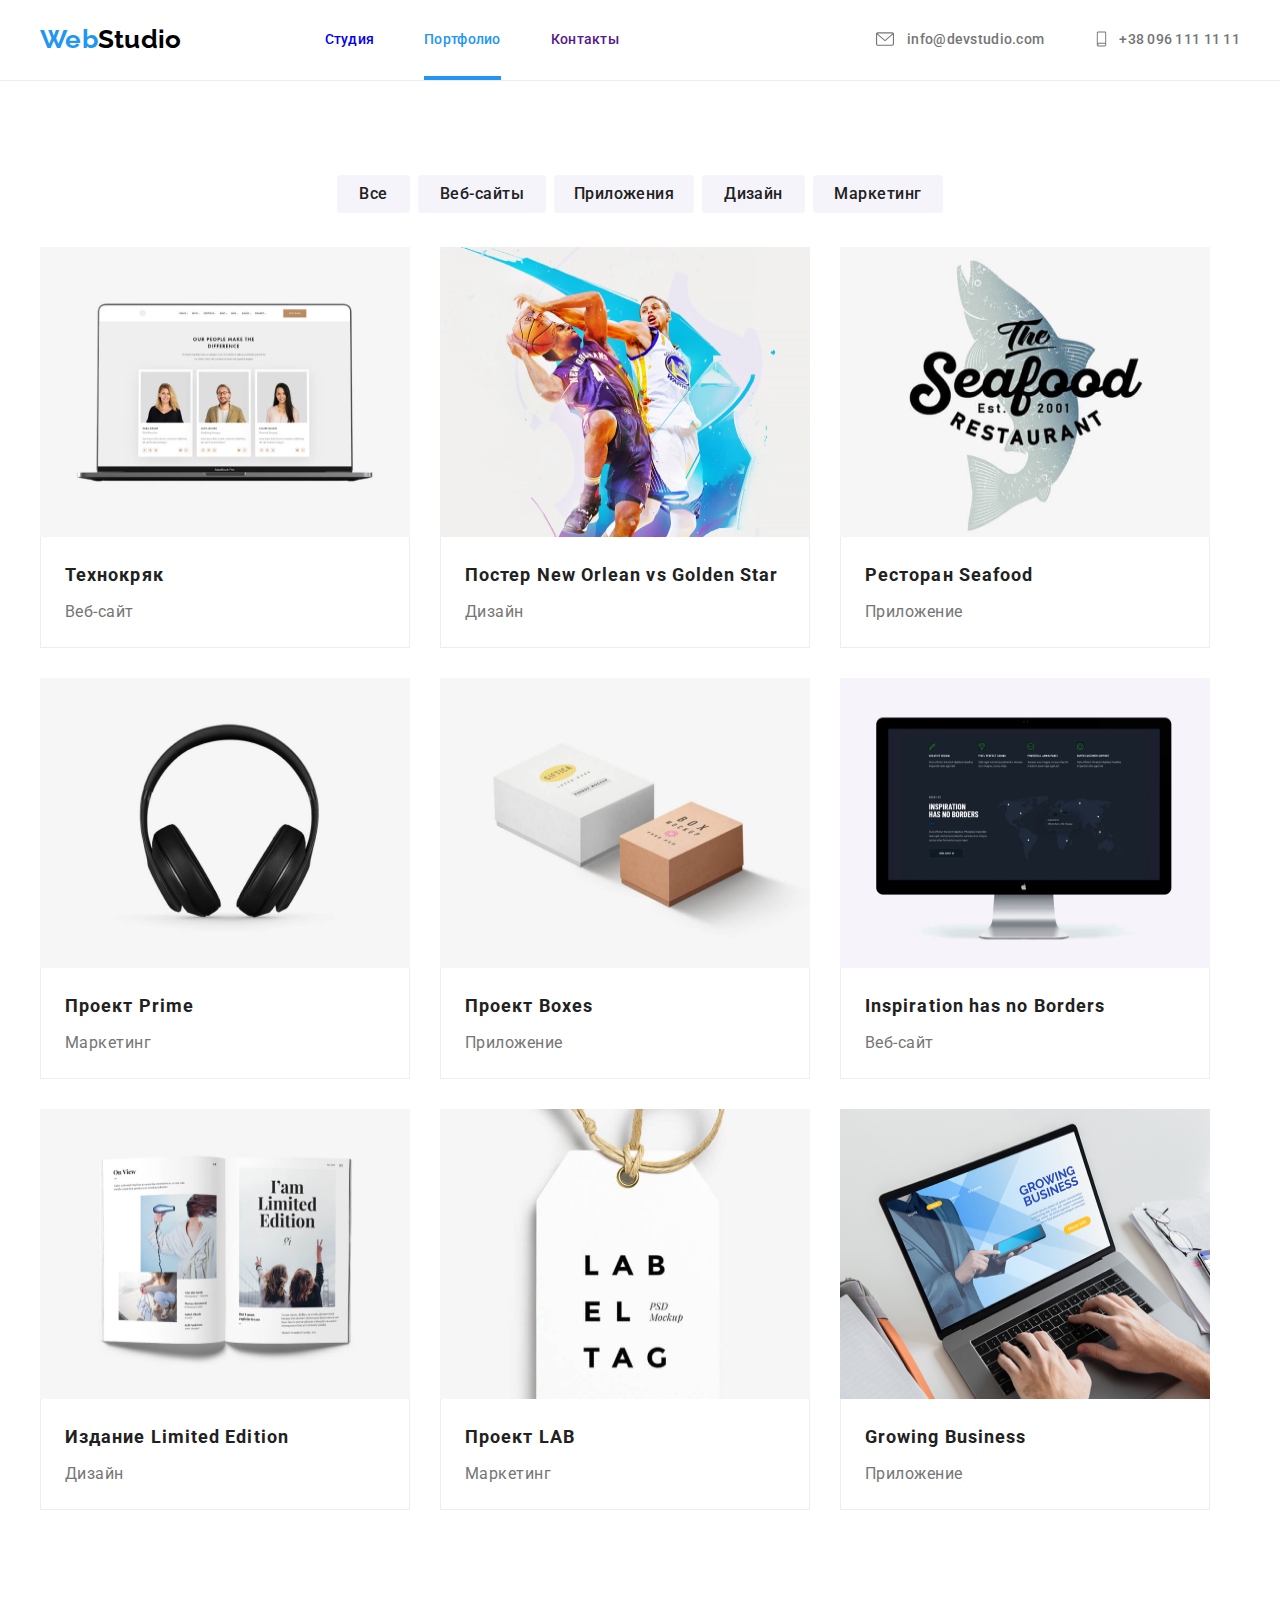
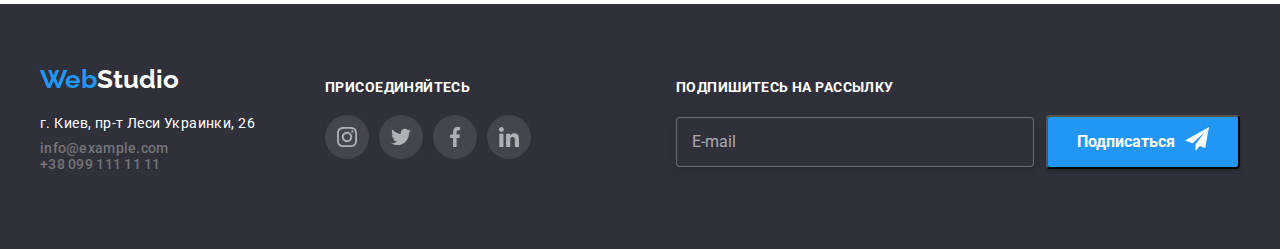
==== portfolio.html @ 6fc79377 "Создает репозиторий" ====
<!DOCTYPE html>
<html lang="ru">
<head>
    <meta charset="UTF-8">
    <meta name="viewport" content="width=device-width, initial-scale=1.0">
    <title lang="en">WebStudio</title>
    <link <link href="https://fonts.googleapis.com/css2?family=Raleway:wght@700&family=Roboto:wght@400;500;700;900&display=swap" rel="stylesheet">
    <link rel="stylesheet" href="https://cdnjs.cloudflare.com/ajax/libs/modern-normalize/1.0.0/modern-normalize.min.css" integrity="sha512-ISS7cAi1PEhQ8jnbJpJZMd29NlhNj4AWYyLOSp2CE/CsHxTCu+r+t0D2yoJudVrd0/8fTVPUVDzY5Tvli75u/g==" crossorigin="anonymous" />
    <link rel="stylesheet" href="./style.css">
</head>
<body class="portfolio-body">
    <header class="header header-portfolio">
        <div class="container ">
                <nav class="nav">
                    <div class="container-nav-list">
                        <a class="logo" lang="en" href="#">
                        <span class="logo-first">Web</span><span class="logo-second">Studio</span>
                        </a>
                        
                            <ul class="nav-list">

                                <li class="nav-list"><a class="nav-list-studio" href="index.html">Студия</a></li>
                                <li class="nav-list"><a class="nav-list-portfolio current-portfolio" href="portfolio.html">Портфолио</a></li>
                                <li class="nav-list"><a class="nav-list-contacts" href="">Контакты</a></li>
                                
                            </ul>
                    </div>
                </nav>
                <ul class="container-contacts">
                    <li class="contacts-envelope contacts">
                         
                        <a class="mail" href="mailto:info@devstudio.com"><svg class="icon-envelope">
                            <use href="./symbol-defs.svg#icon-envelope"></use></svg>info@devstudio.com</a>
                    </li>
                    <li class="contacts-smartphone contacts">
                        
                        <a class="tel" href="tel:+380961111111"><svg class="icon-smartphone">
                            <use  href="./symbol-defs.svg#icon-smartphone-1"></use></svg>+38 096 111 11 11</a>
                    </li>
                </ul>                  
        </div>                    
    </header>
    <main>
        
            <section class="btn-list container">
                <ul class="btn-list">
                    <div class="container-btn-list">
                        <li class="btn-sheet"><button class="btn-item btn-first" type="button">Все</button></li>
                        <li class="btn-sheet"><button class="btn-item btn-second" type="button">Веб-сайты</button></li>
                        <li class="btn-sheet"><button class="btn-item btn-third" type="button">Приложения</button></li>
                        <li class="btn-sheet"><button class="btn-item btn-fourth" type="button">Дизайн</button></li>
                        <li class="btn-sheet"><button class="btn-item btn-fifth" type="button">Маркетинг</button></li>
                    </div>
                </ul>
            </section>
            <section class="examples">
                <ul class="examples-list">
                    <div class="container-examples-list container">
                        
                            <li class="examples-item">
                                <a class="examples-link" href="#">
                                    <div class="item-one">
                                        <div class="examples-foto">
                                            <img class="examples-item-picture" src="Images/portfolio/img.png" alt="Ноутбук с примером работы" width="370" height="290">
                                            <div class="examples-text"><p>Технокряк это современная площадка распространения коронавируса. Компании используют эту платформу для цифрового шпионажа и атак на защищённые сервера конкурентов.</p></div>
                                        </div>
                                        <div class="card"><h2 class="examples-title">Технокряк</h2><p class="example-description">Веб-сайт</p></div>
                                    </div>
                                </a>
                            </li>
                            <li class="examples-item">
                                <a class="examples-link" href="#">
                                    <div class="item-one">
                                        <div class="examples-foto">
                                            <img class="examples-item-picture" src="Images/portfolio/img-1.png" alt="Ноутбук с примером работы" width="370" height="290">
                                            <div class="examples-text"><p>Технокряк это современная площадка распространения коронавируса. Компании используют эту платформу для цифрового шпионажа и атак на защищённые сервера конкурентов.</p></div>
                                        </div>
                                        <div class="card"><h2 class="examples-title">Постер <span lang="en"> New Orlean vs Golden Star</span></h2><p class="example-description">Дизайн</p></div>
                                    </div>
                                </a>
                            </li>
                            <li class="examples-item">
                                <a class="examples-link" href="#">
                                    <div class="item-one">
                                        <div class="examples-foto">
                                            <img class="examples-item-picture" src="Images/portfolio/img-2.png" alt="Ноутбук с примером работы" width="370" height="290">
                                            <div class="examples-text"><p>Технокряк это современная площадка распространения коронавируса. Компании используют эту платформу для цифрового шпионажа и атак на защищённые сервера конкурентов.</p></div>
                                        </div>
                                        <div class="card"><h2 class="examples-title">Ресторан <span lang="en">Seafood</span></h2><p class="example-description">Приложение</p></div
                                    </div>
                                </a>
                            </li>
                            <li class="examples-item">
                                <a class="examples-link" href="#">
                                    <div class="item-one">
                                        <div class="examples-foto">
                                            <img class="examples-item-picture" src="Images/portfolio/img-3.png" alt="Ноутбук с примером работы" width="370" height="290">
                                            <div class="examples-text"><p>Технокряк это современная площадка распространения коронавируса. Компании используют эту платформу для цифрового шпионажа и атак на защищённые сервера конкурентов.</p></div>
                                        </div>
                                        <div class="card"><h2 class="examples-title">Проект <span lang="en">Prime</span></h2><p class="example-description">Маркетинг</p></div>
                                    </div>
                                </a>
                            </li>
                            <li class="examples-item">
                                <a class="examples-link" href="#">
                                    <div class="item-one">
                                        <div class="examples-foto">
                                            <img class="examples-item-picture" src="Images/portfolio/img-4.png" alt="Ноутбук с примером работы" width="370" height="290">
                                            <div class="examples-text"><p>Технокряк это современная площадка распространения коронавируса. Компании используют эту платформу для цифрового шпионажа и атак на защищённые сервера конкурентов.</p></div>
                                        </div>
                                        <div class="card"><h2 class="examples-title">Проект <span lang="en">Boxes</span></h2><p class="example-description">Приложение</p></div>
                                    </div>
                                </a>
                            </li>
                            <li class="examples-item">
                                <a class="examples-link" href="#">
                                    <div class="item-one">
                                        <div class="examples-foto">
                                            <img class="examples-item-picture" src="Images/portfolio/img-5.png" alt="Ноутбук с примером работы" width="370" height="290">
                                            <div class="examples-text"><p>Технокряк это современная площадка распространения коронавируса. Компании используют эту платформу для цифрового шпионажа и атак на защищённые сервера конкурентов.</p></div>
                                        </div>
                                        <div class="card"><h2 class="examples-title" lang="en">Inspiration has no Borders</h2><p class="example-description">Веб-сайт</p></div>
                                    </div>
                                </a>
                            </li>
                            <li class="examples-item">
                                <a class="examples-link" href="#">
                                    <div class="item-one">
                                        <div class="examples-foto">
                                            <img class="examples-item-picture" src="Images/portfolio/img-6.png" alt="Ноутбук с примером работы" width="370" height="290">
                                            <div class="examples-text"><p>Технокряк это современная площадка распространения коронавируса. Компании используют эту платформу для цифрового шпионажа и атак на защищённые сервера конкурентов.</p></div>
                                        </div>
                                        <div class="card"><h2 class="examples-title">Издание <span lang="en">Limited Edition</span></h2><p class="example-description">Дизайн</p></div>
                                    </div>
                                </a>
                            </li>
                            <li class="examples-item">
                                <a class="examples-link" href="#">
                                    <div class="item-one">
                                        <div class="examples-foto">
                                            <img class="examples-item-picture" src="Images/portfolio/img-7.png" alt="Ноутбук с примером работы" width="370" height="290">
                                            <div class="examples-text"><p>Технокряк это современная площадка распространения коронавируса. Компании используют эту платформу для цифрового шпионажа и атак на защищённые сервера конкурентов.</p></div>
                                        </div>
                                        <div class="card"><h2 class="examples-title">Проект <span lang="en">LAB</span></h2><p class="example-description">Маркетинг</p></div>
                                    </div>
                                </a>
                            </li>
                            <li class="examples-item">
                                <a class="examples-link" href="#">
                                    <div class="item-one">
                                        <div class="examples-foto">
                                            <img class="examples-item-picture" src="Images/portfolio/img-8.png" alt="Ноутбук с примером работы" width="370" height="290">
                                            <div class="examples-text"><p>Технокряк это современная площадка распространения коронавируса. Компании используют эту платформу для цифрового шпионажа и атак на защищённые сервера конкурентов.</p></div>
                                        </div>
                                        <div class="card"><h2 class="examples-title" lang="en">Growing Business</h2><p class="example-description">Приложение</p></div>
                                    </div>
                                </a>
                            </li>
                    </div>
                </ul>
            </section>
        
    </main>
    <footer class="footer">
        <div class="container footer-all">
            <div class="footer-content">
                <div class="container-adress">
                    <div class="container-logo">
                        <a class="logo" lang="en" href="#"> 
                            <span class="logo-first">Web</span><span class="logo-foot">Studio</span></a> 
                    </div>
                    <address class="adress">
                        <div class="container-adress">
                            <p class="adress-sity">г. Киев, пр-т Леси Украинки, 26</p>
                            <ul class="contacts">
                                <li><a class="mail mail-footer" href="mailto:info@example.com">info@example.com</a></li>
                                <li><a class="tel" href="tel:+380991111111">+38 099 111 11 11</a></li>
                            </ul>
                        </div>
                    </address>
                </div>
                <div class="container-join">
                    <p class="join">присоединяйтесь</p>
                    <ul class="social-list">
                        <div class="container-social-list">
                            <li class="social-list-item social-list-footer"><a class="social-link social-link-footer" href="#"><svg class="social-icon"><use href="./symbol-defs.svg#icon-instagram-2-1"></use></svg></a></li>
                            <li class="social-list-item social-list-footer"><a class="social-link social-link-footer" href="#"><svg class="social-icon"><use href="./symbol-defs.svg#icon-twitter-1-1"></use></svg></a></li>
                            <li class="social-list-item social-list-footer"><a class="social-link social-link-footer" href="#"><svg class="social-icon"><use href="./symbol-defs.svg#icon-facebook-1-1"></use></svg></a></li>
                            <li class="social-list-item social-list-footer"><a class="social-link social-link-footer" href="#"><svg class="social-icon"><use href="./symbol-defs.svg#icon-linkedin-1-1"></use></svg></a></li>
                        </div>
                    </ul>
                </div>
            </div> 
            <div class="footer-form">
                <p class="footer-form-title">Подпишитесь на рассылку</p>
                    <form>
                        <div class="form-shape">
                            <input class="footer-input-mail" type="text" name="footer-form-name" placeholder=" " id="form-mail" >
                            <label class="footer-form-name" for="form-mail">E-mail</label>
                            <button type="submit" class="footer-form-btn">
                                <span class="footer-btn-title">Подписаться</span>
                                <svg  class="footer-form-icon"><use href="./symbol-defs.svg#icon-icon-send-1"></use></svg>
                            </button>
                        </div>
                    </form>   
            </div>   
        </div>    
    </footer>     
</body>
</html>
---- style.css ----
:root{
    --accent-color:#2196F3;
    --roboto-font: Roboto, sans-serif;
    --raleway-font: Raleway, sans-serif;
    --titles-color: #212121;
    --items-color: #757575;

}

h1,
h2,
h3,
h4,
h5,
h6{
    margin: 0;
}

ul,
ol{
    margin: 0;
    padding: 0;
}
p{
    margin: 0;
}

/*------------HEADER--------------*/ 
body{
    margin: 0;
}

.logo{
font-family: var(--raleway-font);
font-weight: 700;
font-size: 26px;
line-height: 1.192;
text-decoration: none; 
animation-duration: 1000ms;   
}
.logo-first{
color: #2196F3;


}
.logo-second{
color: #000000;
}
.header{
    padding-bottom: 25px;
    padding-top: 24px;
}

.header .logo{
    margin-right: 93px;
    
}
.nav-list:not(:first-child){
  margin-left: 50px;  
}
.mail .icon-envelope{
    width: 24px;
    height: 18px;
    margin-right: 10px;
    fill: #757575;
    
}

.mail{
    display: flex;
    align-items: center;
    transition: 250ms cubic-bezier(0.4, 0, 0.2, 1);

}


.tel{
    display: flex;
    align-items: center;
    transition: 250ms cubic-bezier(0.4, 0, 0.2, 1);
}
.nav-list-studio, .nav-list-portfolio, .nav-list-contacts{
    transition: 250ms cubic-bezier(0.4, 0, 0.2, 1);
}
.tel .icon-smartphone{
    width: 15px;
    height:24px;
    margin-right: 10px;
    fill:#757575
}
.current-studio{
    color:var(--accent-color);
}
.current-studio::after{
    content:'';
    width: 100%;
    display: block;
    height: 4px;
    background-color: var(--accent-color);
    position: absolute;
    top: 44px;
    
}

.current-portfolio{
    color:var(--accent-color);
}
.current-portfolio::after{
    content:'';
    width: 100%;
    display: block;
    height: 4px;
    background-color: var(--accent-color);
    position: absolute;
    top: 45px;
    
}
.contacts-smartphone{
    margin-left: 50px;
    display: flex;
    align-items: center;
}

}

.contacts-envelope{
    display: flex;
    align-items: center;
}
.icon-envelope:hover, .icon-envelope:focus, .icon-smartphone:hover, .icon-smartphone:focus{
    fill:var(--accent-color);
}
.mail:focus .icon-envelope,
.mail:hover .icon-envelope,
.tel:hover .icon-smartphone,
.tel:focus .icon-smartphone{
    fill:var(--accent-color);
}

.container{
    width: 1200px;
    padding: 0 15px;
    margin: 0 auto;   
}

.header>.container{
    display: flex;
    align-items: center;
    justify-content: space-between;
    
}
.container-nav-list{
    display: flex;
    align-items: center;
}
.nav-list{
    display: flex;
    align-items: center;
}
.container-contacts{
    display: flex;
    align-items: center;
    
}


.nav{
font-family: var(--roboto-font);
font-style: normal;
font-weight: 500;
font-size: 14px;
line-height: 1.143;
letter-spacing: 0.02em;
           
}
.nav-list{
    color: var(--titles-color);
    position: relative;
}
.nav-list, .contacts, .advantages-list, .we_made_job-list, .our-team-list, .btn-list, .examples-list {
list-style: none;

}
.nav-list-studio, .nav-list-portfolio, .nav-list-contacts{
    text-decoration: none;
    
}
.nav-list-studio:hover, .nav-list-studio:focus, 
.nav-list-portfolio:hover, .nav-list-portfolio:focus, 
.nav-list-contacts:hover, .nav-list-contacts:focus {
    color: var(--accent-color);
}
.mail, .tel {
    text-decoration: none;
    color: var(--items-color);
    font-style: normal;
    font-family: var(--roboto-font);
    font-style: normal;
    font-weight: 500;
    font-size: 14px;
    line-height: 1.143;
    letter-spacing: 0.02em;
}

.mail:hover, .mail:focus, .tel:hover, .tel:focus{
    color:var(--accent-color);
}

}
/*-------------END HEADER----------------*/

/*-------------HERO----------------*/




}
.container-hero{
    
    
    
    
}
.hero{
    padding: 200px 0;
    background-color: #2F303A;
    background-image: linear-gradient(
        rgba(47, 48, 58, 0.4),
        rgba(47, 48, 58, 0.4)), 
        url(./Images/Img\ \(7\)\ \(1\).jpg);
    background-repeat: no-repeat;
    background-size: cover;  
}

.hero-title{
font-family: var(--roboto-font);
font-weight: 900;
font-size: 44px;
line-height: 1,364;
letter-spacing: 0.06em;
text-transform: uppercase;
text-align: center;
margin-bottom: 30px;
color: #FFFFFF;
}


.hero-btn{
font-family: var(--roboto-font);
font-style: normal;
font-weight: bold;
font-size: 16px;
line-height: 1.875;
text-align: center;
min-width: 200px;
min-height: 50px;
background-color: var(--accent-color);
border-radius: 4px;

/* identical to box height, or 187% */

color: #FFFFFF;
}



.container-hero-btn{
    text-align: center;
}

/*--------------END HERO--------------*/

/*--------------ADVANTAGES-------------*/
.advantages-title{
    
    font-family: var(--roboto-font);
    font-style: normal;
    font-weight: bold;
    font-size: 14px;
    line-height:1.143;
    letter-spacing: 0.03em;
    text-transform: uppercase;
    color: var(--titles-color);
    margin-top: 30px;
}
.advantages-discription{
font-family: var(--roboto-font);
font-style: normal;
font-weight: normal;
font-size: 14px;
line-height: 1.714;
/* or 171% */
letter-spacing: 0.03em;
color: var(--items-color);
max-width: 270px;
margin-top: 10px;
}

.advantages{
    
    padding-top: 94px;
    padding-bottom: 94px;
    
    
}

.advantages-list{
    display: flex;
    align-items: center;
    justify-content: space-between;
}

.container-icon-advantages{

   display: block;
   padding-top: 25px;
   padding-bottom: 25px;
   padding-left: 100px;
   padding-right: 100px;
   background-color: #F5F4FA;
   border-radius: 4px;
   


}
.icon-advantages{
    width: 70px;
    height: 70px;
}
.advantages-item{
    display: flex;
    flex-direction: column;
    align-items: center;
}


.container-advantages-list:not(:last-child){
    margin-right: 30px;
}

/*---------------END AVANTAGES--------------*/

/*---------------WE MADE--------------------*/


.we_made-title, .our_team-tilte, .constant-clients{
font-family: var(--roboto-font);
font-weight: 700;
font-size: 36px;
line-height: 1.167;
text-align: center;
letter-spacing: 0.03em;
color: var(--titles-color);
}

.we-made-foto{
    display: block;
}

.we-made-item{
position: absolute;
display: flex;
justify-content: center;
padding-top: 27px;
padding-bottom: 27px;
background: rgba(47, 48, 58, 0.8);
width: 370px;
transform: translateY(-100%);

font-family: var(--roboto-font);
font-style: normal;
font-weight: bold;
font-size: 14px;
line-height: 1.143;
text-align: center;
letter-spacing: 0.03em;
text-transform: uppercase;

color: #FFFFFF;
}
.we_made{
    padding-bottom: 94px;
}
.we_made_job-list{
    position: relative;
    display: flex;
    justify-content: space-between;
    margin-top: 50px;
}
.we_made_job-list:not(:last-child){
    margin-right: 30px;
}
/*----------------END WE MADE----------------*/

/*---------------OUR TEAM--------------------*/
.name{
    padding-top: 30px;
    

}
.position{
    margin-top: 10px;
}

.our_team-item-title{
    font-family: var(--roboto-font);
    font-style: normal;
    font-weight: 500;
    font-size: 16px;
    line-height: 1.188;
    text-align: center;
    letter-spacing: 0.03em;
    color: var(--titles-color);
    
}
.our_team-item-position{
    font-family: var(--roboto-font);
font-style: normal;
font-weight: normal;
font-size: 16px;
line-height: 1.188;
text-align: center;
letter-spacing: 0.03em;
color: var(--items-color);
margin-bottom: 16px;
}
.card-item-studio{
    
    border-radius: 0 0 4px 4px;
    box-shadow: 0px 1px 3px rgba(0, 0, 0, 0.12), 0px 1px 1px rgba(0, 0, 0, 0.14), 0px 2px 1px rgba(0, 0, 0, 0.2);
    background-color: #FFFFFF;
}

.our_team{

    padding-top: 94px;
    padding-bottom: 94px;
    background-color: #F5F4FA;
}
.our-team-list{
    display: flex;
    justify-content: space-between;
    margin-top: 50px;
    padding-bottom: 30px;
}
.our-team-list:not(:last-child){
    margin-right: 30px;

}

.our_team{
    background-color: #F5F4FA;
}
.social-list{
    list-style-type: none;

}
.social-list-item{
    display: flex;    
}


.social-link{
  display: flex;
  justify-content: center;
  align-items: center;
  width: 44px;
  height: 44px;
    border-radius: 50%;
    transition: 250ms cubic-bezier(0.4, 0, 0.2, 1);
    
}


.container-social-list{
    
    display: flex;
    justify-content: space-between;
    padding-bottom: 30px;
    padding-right: 32px;
    padding-left: 32px;
}
.social-icon{
    display: inline-block;
    margin-left: auto;
    margin-right: auto;
    margin-top: auto;
    margin-bottom: auto;
    width: 20px;
    height: 20px;
    fill: #AFB1B8;
   
}
.social-link:hover, .social-link:focus{
    background-color: var(--accent-color);
}
.social-link:hover .social-icon,
.social-link:focus .social-icon{
    fill: #FFFFFF;
    

    
}
/*-----------------END OUR TEAM---------------*/
/*------------------CONSTANT CLIENTS-------------*/

.clients-list{
    display: flex;
    justify-content: space-between;
    list-style-type: none;
}
.constant-clients-title{
    font-family:var(--roboto-font);
font-style: normal;
font-weight: bold;
font-size: 36px;
line-height: 1.167;
text-align: center;
letter-spacing: 0.03em;
color: #212121;
margin-bottom: 50px;
}
.constant-clients{
    padding-top: 94px;
    padding-bottom: 94px;
}
.clients-link{
    display: flex;
    width: 170px;
    height: 90px;
    border: 1px solid #AFB1B8;
    border-radius: 4px;
    justify-content: center;
    align-items: center;
    

}
.clients-icon{
    fill:#AFB1B8;
    transition: 250ms cubic-bezier(0.4, 0, 0.2, 1);
}
.clients-icon:hover, .clients-icon:focus{
    fill: var(--accent-color);
}
.clients-link:hover, .clients-link:focus{
    border-color: var(--accent-color);
}
.clients-link:hover .clients-icon,
.clients-link:focus .clients-icon{
    fill:var(--accent-color);
    
}


/*---------------END CONSTANT CLIENTS------------*/

/*-----------------FOOTER---------------------*/

.footer{
    background-color: #2F303A;
    padding-top: 60px;
    padding-bottom: 60px;
       
}
.join{
font-family: Roboto;
font-style: normal;
font-weight: bold;
font-size: 14px;
line-height: 1.143;
letter-spacing: 0.03em;
text-transform: uppercase;
color: #FFFFFF;
margin-bottom: 20px;
}
.footer-all{
    display: flex;
    justify-content: space-between;
}
.footer-form-title{
    font-family: var(--roboto-font);
font-style: normal;
font-weight: bold;
font-size: 14px;
line-height: 1.143;
letter-spacing: 0.03em;
text-transform: uppercase;
margin-bottom: 20px;
color: #FFFFFF;
}
.form-shape{
    position: relative;
    display: flex;
    align-items: center;
}
.footer-form{
    margin-left: 70px;
    padding-top: 15px;
}
.footer-content{
    display: flex;
    align-items: flex-start;
}
.footer-btn-title{
    font-family: var(--roboto-font);
font-style: normal;
font-weight: bold;
font-size: 16px;
line-height: 1.875;
color:#FFFFFF;
}
.footer-form-btn{
    background-color: #2196F3;
    box-shadow: 0px 4px 4px rgba(0, 0, 0, 0.15);
    border-radius: 4px;
    display: flex;
    margin-left: 12px;
    padding: 10px 29px;  

}
.footer-input-mail{
    border: 1px solid rgba(255, 255, 255, 0.3);
    box-sizing: border-box;
    filter: drop-shadow(0px 4px 4px rgba(0, 0, 0, 0.15));
    border-radius: 4px;
    width: 358px;
    height: 50px;
    background-color: #2F303A;
    padding-left: 75px;
    color:#ffffff;
}
.footer-form-name{
    font-family: var(--roboto-font);
font-style: normal;
font-weight: normal;
font-size: 16px;
line-height: 1.25;
color: rgba(255, 255, 255, 0.6);
position: absolute;
top:50%;
transform: translateY(-50%);
left: 16px;

}
.footer-form-icon{
    width: 24px;
    height: 24px;
    margin-left: 10px;
}
.logo-foot{
    color: #ffffff;    
}
.social-link-footer{
    background: rgba(255, 255, 255, 0.1);
}
.social-list-footer:not(:last-child){
    margin-right: 10px;
}

.container-logo{
margin-bottom: 20px;
}
.container-address{
    text-align: left;
}
.container-join{
    margin-left: 70px;
    padding-top: 15px;
}
.container-join .container-social-list{
    padding-left: 0;
}
.adress-sity{
font-family: var(--roboto-font);
font-style: normal;
font-weight: normal;
font-size: 14px;
line-height: 24px1.714;
letter-spacing: 0.03em;
color: #FFFFFF;
margin-bottom: 9px;
}
/*.footer-input-mail:hover+.footer-form-name,
.footer-input-mail:not(:placeholder-shown)+.footer-form-name{
    transform: translateX(-160%);*/
}
.mail-footer{
    display: block;
    margin-bottom: 9px;
}


/*------------------END FOOTER-----------------*/

/*------------------MODAL WINDOW---------------*/

.backdrop{
    position: fixed;
    width: 100%;
    height: 100%;
    z-index: 100;
    top:0;
    left:0;
    background: rgba(0, 0, 0, 0.2);
    transition: 350ms cubic-bezier(0.4, 0, 0.2, 1);
    transform: scale(1);
}
.backdrop.is-hidden{
    opacity: 0;
    pointer-events: none;
    transform: scale(0.8);
}

.modal{
    position: absolute;
    top:50%;
    left:50%;
    transform: translate(-50%, -50%);

    width: 528px;
    height: 581px;
    background-color: #ffffff;
    
    
}
.modal-btn-close{
    position: absolute;
    right: 8px;
    top:8px;
    width: 30px;
    height: 30px;
    border-radius: 50%;
    border-color:  rgba(0, 0, 0, 0.1);
    background-color: #FFFFFF;
    display: flex;
    justify-content: center;
    align-items: center;
    padding: 0;
    transition: 250ms cubic-bezier(0.4, 0, 0.2, 1);;   
}
.modal-btn-close:hover, .modal-btn-close:focus{
    fill: var(--accent-color);
}
.modal-close-icon{
    display: block;
}
.modal-form{
    display: block;
}
.container-modal-form{
    padding-left: 40px;
    padding-right: 40px;
}
.form-textarea{
    margin-bottom: 20px;   
}

.modal-form-field{
    margin-top:10px;
    display: flex;
    flex-direction: column;
    transition: 250ms cubic-bezier(0.4, 0, 0.2, 1);
}
.modal-form-input{
    transition: 250ms cubic-bezier(0.4, 0, 0.2, 1);
}
.modal-form-field:hover .modal-form-icon-mail, .modal-form-field:focus .modal-form-icon-mail,
.modal-form-field:hover .modal-form-icon-tel, .modal-form-field:focus .modal-form-icon-tel,
.modal-form-field:hover .modal-form-icon-name, .modal-form-field:focus .modal-form-icon-name
{
    fill: var(--accent-color);
    
}
.modal-form-input:focus +.modal-form-icon-name, 
.modal-form-input:focus +.modal-form-icon-tel, 
.modal-form-input:focus +.modal-form-icon-mail{
    fill: var(--accent-color);
}
.modal-form-input:focus, .modal-form-textarea:focus{
    outline-color: var(--accent-color);
}

.modal-form-field:hover .modal-form-input, .modal-form-field:focus .modal-form-input {
    border-color: var(--accent-color);
} 
.modal-form-field:focus {
    fill: var(--accent-color);
}
.modal-form-label{
    margin-bottom: 4px;
}
.modal-form-field input{
    width: 100%;
    border: 1px solid rgba(33, 33, 33, 0.2);
    box-sizing: border-box;
    border-radius: 4px;
    min-height: 40px;
    padding-left: 38px;

}
.modal-form-field textarea{
    width:100%;
    border: 1px solid rgba(33, 33, 33, 0.2);
    box-sizing: border-box;
    border-radius: 4px;
    min-height: 120px;
    padding: 12px;
}
.modal-form-field textarea::placeholder{
    font-family: var(--roboto-font);
font-style: normal;
font-weight: normal;
font-size: 12px;
line-height: 1.167;
letter-spacing: 0.01em;
color: rgba(117, 117, 117, 0.5);
padding-left: 4px;

}
.modal-policy{
    display: flex;
    align-items: center;
    padding-left: 12px;
    margin-bottom: 30px;
}
.container-modal-btn{
    padding-left: 124px;
}
.modal-form-field{
    position: relative;
}
.modal-form-icon-name, .modal-form-icon-tel, .modal-form-icon-mail{
    position: absolute;
   top:0;
   left:0;
   width:18px;
   height: 18px;
    transform: translateY(24px);
    left: 12px;
    
}

.modal-form-btn{
    font-family: var(--accent-color);
font-style: normal;
font-weight: bold;
font-size: 16px;
line-height: 1.875;
/* identical to box height, or 187% */
background-color: #2196F3;
border-color: #2196F3;

color: #FFFFFF;
padding: 10px 55px;
box-shadow: 0px 4px 4px rgba(0, 0, 0, 0.15);
border-radius: 4px;
}
.modal-policy-link{
    color: #2196F3;
    margin-left: 3px;
}
.modal-policy label{
    font-family: var(--roboto-font);
    font-style: normal;
    font-weight: normal;
    font-size: 14px;
    line-height: 1.714;
/* identical to box height, or 171% */

letter-spacing: 0.03em;

color: #757575;
}
.modal-form-field label{
    font-family: var(--roboto-font);
    font-style: normal;
    font-weight: normal;
    font-size: 12px;
    line-height: 1.167;
    /* identical to box height */
    
    letter-spacing: 0.01em;
    
    color: #757575;
    
}
.checkbox{
    -webkit-appearance: none;
    -moz-appearance: none;
    appearance: none;
}
.checkbox-icon{
    display: block;
    width: 16px;
    height: 15px;
    border-radius: 2px ;
    border: 2px solid #212121;
    margin-right: 7px;
}
.checkbox:checked+.checkbox-icon{
    border-color: transparent;
    /*background-color: var(--accent-color);*/
    background-image: url('./Images/icon_check_(1).svg');
    background-size: cover;
    background-origin: border-box;
}
.modal-policy-label{
    display: flex;
    align-items: center;
}
.modal-title{
    font-family: var(--roboto-font);
font-style: normal;
font-weight: bold;
font-size: 20px;
line-height: 1.15;
text-align: center;
letter-spacing: 0.03em;
color: #212121;
padding-top: 40px;
padding-left: 40px;
padding-right: 40px;
margin-bottom: 12px;
}
.modal-btn-close .modal-close-icon{

    width: 18px;
    height: 18px;
}

/*--------------END MODAL WINDOW---------------*/

/*------------------PORTFOLIO------------------*/

.portfolio-body{
    margin: 0;
}
.container-btn-list{
display: flex;
justify-content: center;
padding-bottom: 34px;
padding-top: 94px;

}

.header-portfolio{
    border-bottom: 1px solid #ECECEC;
       
}


.card{
    padding: 20px;
    padding-top: 20px;
    padding-bottom: 20px;
    padding-left: 24px;
    padding-right: 24px;
    border-bottom: 1px solid #eeeeee;
    border-left: 1px solid #eeeeee;
    border-right: 1px solid #eeeeee;
    
}
.btn-item{
    display: block;
    height: 38px;
     background-color: #F5F4FA;
     border-radius: 4px;
     border-color: transparent;
     transition: 250ms cubic-bezier(0.4, 0, 0.2, 1);
    

font-family: var(--roboto-font);
font-style: normal;
font-weight: 500;
font-size: 16px;
line-height: 1.625;
/* identical to box height, or 162% */

text-align: center;
letter-spacing: 0.03em;

color:var(--titles-color);
}


.btn-first{
    width: 73px;  
}
.btn-second{
    width: 128px;
}
.btn-third{
    width: 140px;
}
.btn-fourth{
    width: 103px;
}
.btn-fifth{
    width: 130px;
}
.btn-list{
font-family: var(--roboto-font);
font-style: normal;
font-weight: 500;
font-size: 16px;
line-height: 1.625;
text-align: center;
letter-spacing: 0.03em;
color: var(--titles-color);

}
.btn-sheet:not(:last-child){
    margin-right: 8px;
}

.examples-item-picture{
    display: block;
    
}
.container-examples-list{
    display: flex;
    flex-wrap: wrap;
    padding-bottom: 94px;
}   
.examples-item:not(:nth-child(3n+1)){
    margin-left: 30px;
}
.examples-item{
    flex-basis: CALC(100%/3-90);
    
}
.examples-item:not(:nth-child(n+7)){
    margin-bottom: 30px;
    
}
.examples-link{
    display: block;
}

.examples-link:focus, .examples-link:hover{
    box-shadow: 0px 4px 4px rgba(0, 0, 0, 0.2);
      
}
.examples-foto{
    position: relative;
    overflow: hidden;
    
}

.examples-text{
    position: absolute;
    top:0;
    left:0;
    width: 100%;
    height: 100%;

    padding-left: 24px;
    padding-right: 24px;
    padding-top: 63px;
    padding-bottom: 63px;
    font-family: var(--roboto-font);
    font-style: normal;
    font-weight: normal;
    font-size: 18px;
    line-height: 1.556;
    /* or 156% */

    letter-spacing: 0.03em;
    color: #FFFFFF;
    background-color: rgba( 33,150,243,0.9);

    transition: transform 250ms cubic-bezier(0.4, 0, 0.2, 1);
    transform: translateY(100%);
}
.examples-link:hover .examples-text, .examples-link:focus .examples-text{
    transform: translateY(0);
}


.examples-title{
font-family: var(--roboto-font);
font-style: normal;
font-weight: bold;
font-size: 18px;
line-height: 2;
letter-spacing: 0.06em;
color: var(--titles-color);
padding-bottom: 4px;
}

.example-description{
font-family: var(--roboto-font);
font-style: normal;
font-weight: normal;
font-size: 16px;
line-height: 1.875;
letter-spacing: 0.03em;
color: var(--items-color);
}
.padding{
    padding-bottom: 94px;
}
.examples-link{
    text-decoration: none ;
}

.btn-item:hover, .btn-item:focus{
    background-color: var(--accent-color); 
    color: #ffffff;
    box-shadow: 0px 4px 4px rgba(0, 0, 0, 0.2);
}
/*--------------END PORTFOLIO-----------*/
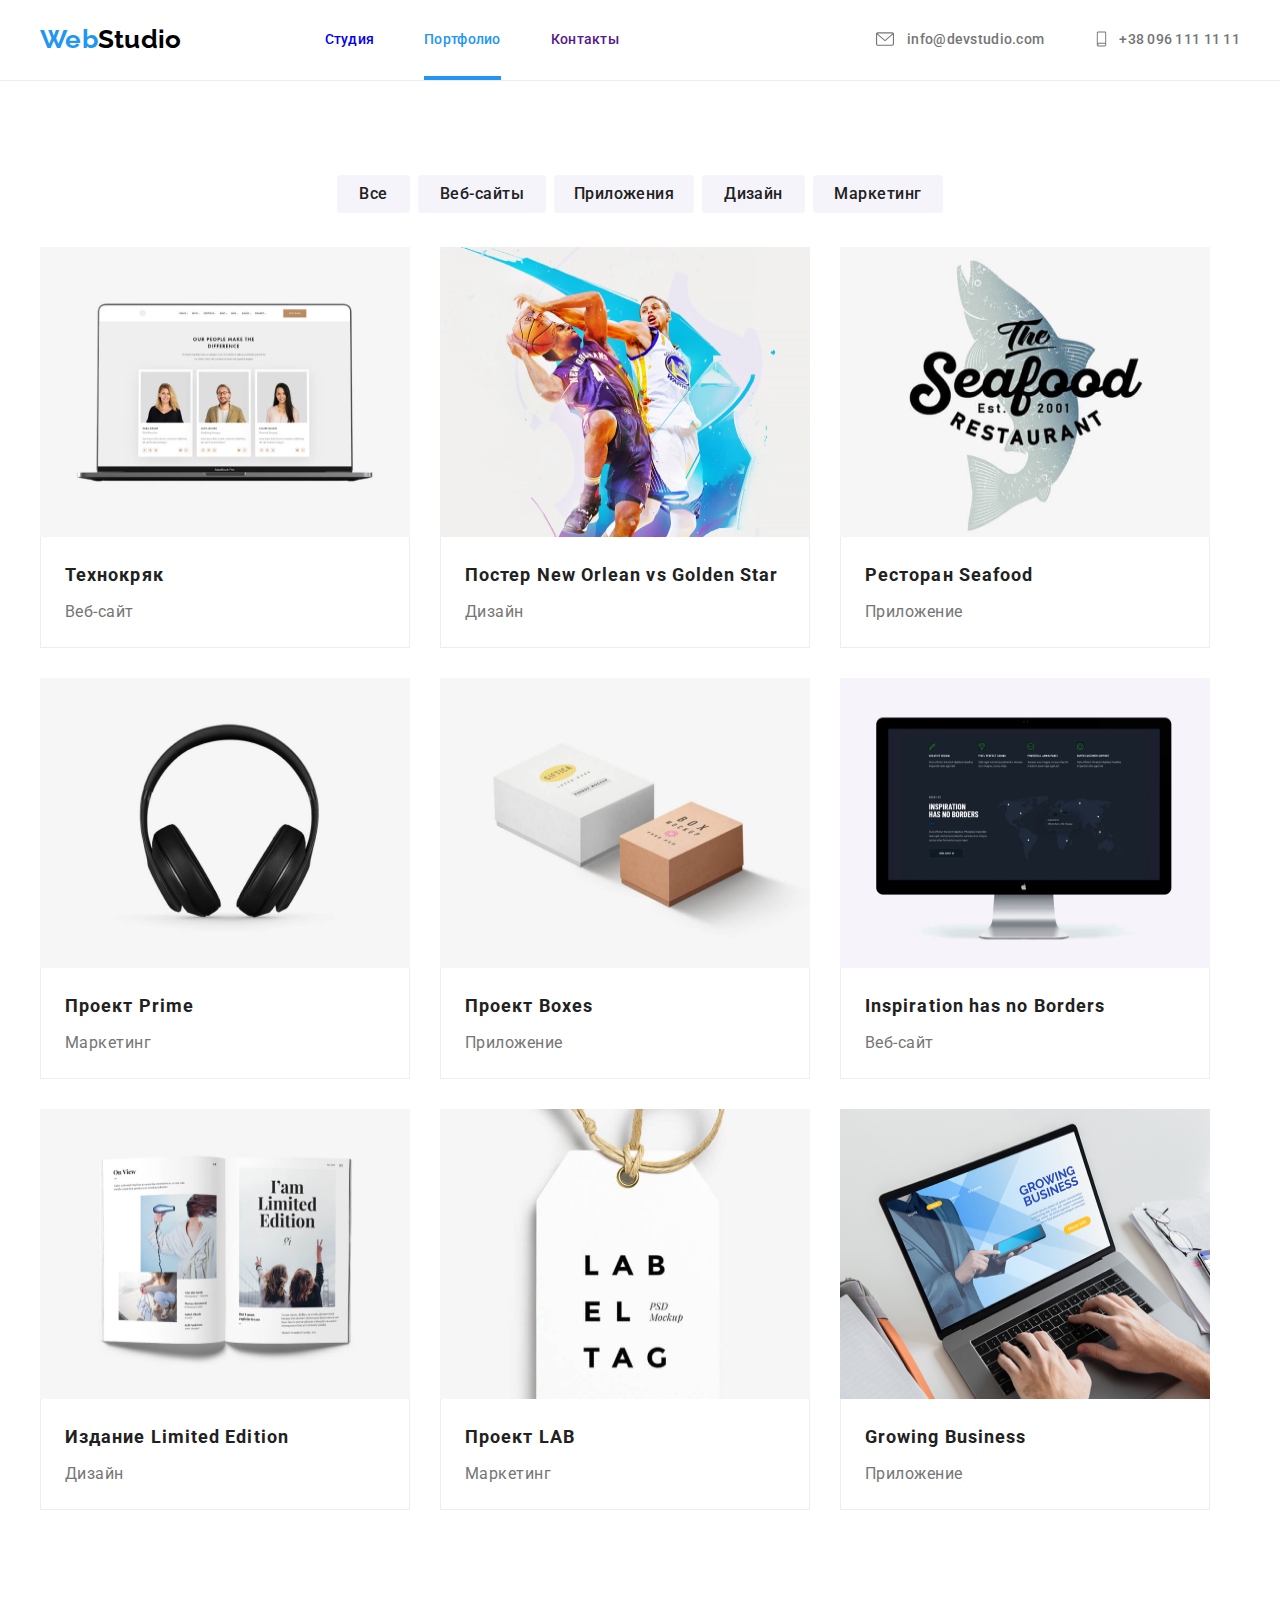
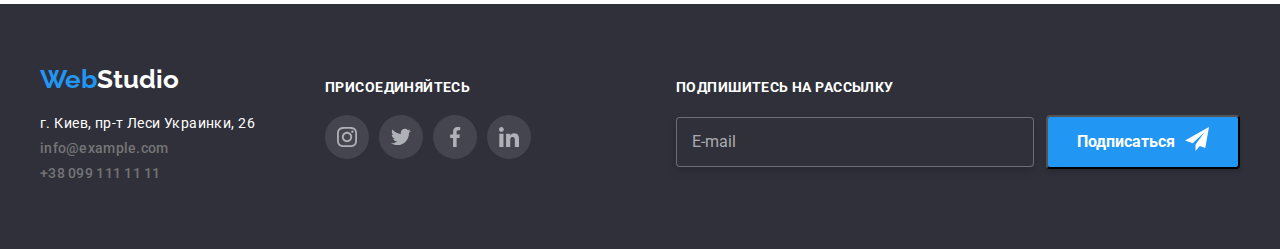
==== commit 287ea61a: "Подключает переменные" ====
--- a/portfolio.html
+++ b/portfolio.html
@@ -6,7 +6,7 @@
     <title lang="en">WebStudio</title>
     <link <link href="https://fonts.googleapis.com/css2?family=Raleway:wght@700&family=Roboto:wght@400;500;700;900&display=swap" rel="stylesheet">
     <link rel="stylesheet" href="https://cdnjs.cloudflare.com/ajax/libs/modern-normalize/1.0.0/modern-normalize.min.css" integrity="sha512-ISS7cAi1PEhQ8jnbJpJZMd29NlhNj4AWYyLOSp2CE/CsHxTCu+r+t0D2yoJudVrd0/8fTVPUVDzY5Tvli75u/g==" crossorigin="anonymous" />
-    <link rel="stylesheet" href="./style.css">
+    <link rel="stylesheet" href="./css/portfolio.min.css">
 </head>
 <body class="portfolio-body">
     <header class="header header-portfolio">
--- a/css/portfolio.min.css
+++ b/css/portfolio.min.css
@@ -0,0 +1,2 @@
+h1,h2,h3,h4,h5,h6{margin:0}ul,ol{margin:0;padding:0}p{margin:0}body{margin:0}.logo{font-family:Raleway,sans-serif;font-weight:700;font-size:26px;line-height:1.192;text-decoration:none;-webkit-animation-duration:1000ms;animation-duration:1000ms}.logo-first{color:#2196F3}.logo-second{color:#000000}.header{padding-bottom:25px;padding-top:24px}.header .logo{margin-right:93px}.nav-list:not(:first-child){margin-left:50px}.mail .icon-envelope{width:24px;height:18px;margin-right:10px;fill:#757575}.mail{display:-webkit-box;display:-ms-flexbox;display:flex;-webkit-box-align:center;-ms-flex-align:center;align-items:center;-webkit-transition:250ms cubic-bezier(0.4, 0, 0.2, 1);transition:250ms cubic-bezier(0.4, 0, 0.2, 1)}.tel{display:-webkit-box;display:-ms-flexbox;display:flex;-webkit-box-align:center;-ms-flex-align:center;align-items:center;-webkit-transition:250ms cubic-bezier(0.4, 0, 0.2, 1);transition:250ms cubic-bezier(0.4, 0, 0.2, 1)}.nav-list-studio,.nav-list-portfolio,.nav-list-contacts{-webkit-transition:250ms cubic-bezier(0.4, 0, 0.2, 1);transition:250ms cubic-bezier(0.4, 0, 0.2, 1)}.tel .icon-smartphone{width:15px;height:24px;margin-right:10px;fill:#757575}.current-studio{color:#2196F3}.current-studio::after{content:'';width:100%;display:block;height:4px;background-color:#2196F3;position:absolute;top:44px}.current-portfolio{color:#2196F3}.current-portfolio::after{content:'';width:100%;display:block;height:4px;background-color:#2196F3;position:absolute;top:45px}.contacts-smartphone{margin-left:50px;display:-webkit-box;display:-ms-flexbox;display:flex;-webkit-box-align:center;-ms-flex-align:center;align-items:center}.contacts-envelope{display:-webkit-box;display:-ms-flexbox;display:flex;-webkit-box-align:center;-ms-flex-align:center;align-items:center}.icon-envelope:hover,.icon-envelope:focus,.icon-smartphone:hover,.icon-smartphone:focus{fill:#2196F3}.mail:focus .icon-envelope,.mail:hover .icon-envelope,.tel:hover .icon-smartphone,.tel:focus .icon-smartphone{fill:#2196F3}.container{width:1200px;padding:0 15px;margin:0 auto}.header>.container{display:-webkit-box;display:-ms-flexbox;display:flex;-webkit-box-align:center;-ms-flex-align:center;align-items:center;-webkit-box-pack:justify;-ms-flex-pack:justify;justify-content:space-between}.container-nav-list{display:-webkit-box;display:-ms-flexbox;display:flex;-webkit-box-align:center;-ms-flex-align:center;align-items:center}.nav-list{display:-webkit-box;display:-ms-flexbox;display:flex;-webkit-box-align:center;-ms-flex-align:center;align-items:center}.container-contacts{display:-webkit-box;display:-ms-flexbox;display:flex;-webkit-box-align:center;-ms-flex-align:center;align-items:center}.nav{font-family:Roboto,sans-serif;font-style:normal;font-weight:500;font-size:14px;line-height:1.143;letter-spacing:0.02em}.nav-list{color:#212121;position:relative}.nav-list,.contacts,.advantages-list,.we_made_job-list,.our-team-list,.btn-list,.examples-list{list-style:none}.nav-list-studio,.nav-list-portfolio,.nav-list-contacts{text-decoration:none}.nav-list-studio:hover,.nav-list-studio:focus,.nav-list-portfolio:hover,.nav-list-portfolio:focus,.nav-list-contacts:hover,.nav-list-contacts:focus{color:#2196F3}.mail,.tel{text-decoration:none;color:#757575;font-style:normal;font-family:Roboto,sans-serif;font-style:normal;font-weight:500;font-size:14px;line-height:1.143;letter-spacing:0.02em}.mail:hover,.mail:focus,.tel:hover,.tel:focus{color:#2196F3}.name{padding-top:30px}.position{margin-top:10px}.our_team-item-title{font-family:Roboto,sans-serif;font-style:normal;font-weight:500;font-size:16px;line-height:1.188;text-align:center;letter-spacing:0.03em;color:#212121}.our_team-item-position{font-family:Roboto,sans-serif;font-style:normal;font-weight:normal;font-size:16px;line-height:1.188;text-align:center;letter-spacing:0.03em;color:#757575;margin-bottom:16px}.card-item-studio{border-radius:0 0 4px 4px;-webkit-box-shadow:0px 1px 3px rgba(0,0,0,0.12),0px 1px 1px rgba(0,0,0,0.14),0px 2px 1px rgba(0,0,0,0.2);box-shadow:0px 1px 3px rgba(0,0,0,0.12),0px 1px 1px rgba(0,0,0,0.14),0px 2px 1px rgba(0,0,0,0.2);background-color:#FFFFFF}.our_team{padding-top:94px;padding-bottom:94px;background-color:#F5F4FA}.our-team-list{display:-webkit-box;display:-ms-flexbox;display:flex;-webkit-box-pack:justify;-ms-flex-pack:justify;justify-content:space-between;margin-top:50px;padding-bottom:30px}.our-team-list:not(:last-child){margin-right:30px}.our_team{background-color:#F5F4FA}.social-list{list-style-type:none}.social-list-item{display:-webkit-box;display:-ms-flexbox;display:flex}.social-link{display:-webkit-box;display:-ms-flexbox;display:flex;-webkit-box-pack:center;-ms-flex-pack:center;justify-content:center;-webkit-box-align:center;-ms-flex-align:center;align-items:center;width:44px;height:44px;border-radius:50%;-webkit-transition:250ms cubic-bezier(0.4, 0, 0.2, 1);transition:250ms cubic-bezier(0.4, 0, 0.2, 1)}.container-social-list{display:-webkit-box;display:-ms-flexbox;display:flex;-webkit-box-pack:justify;-ms-flex-pack:justify;justify-content:space-between;padding-bottom:30px;padding-right:32px;padding-left:32px}.social-icon{display:inline-block;margin-left:auto;margin-right:auto;margin-top:auto;margin-bottom:auto;width:20px;height:20px;fill:#AFB1B8}.social-link:hover,.social-link:focus{background-color:#2196F3}.social-link:hover .social-icon,.social-link:focus .social-icon{fill:#FFFFFF}.footer{background-color:#2F303A;padding-top:60px;padding-bottom:60px}.join{font-family:Roboto;font-style:normal;font-weight:bold;font-size:14px;line-height:1.143;letter-spacing:0.03em;text-transform:uppercase;color:#FFFFFF;margin-bottom:20px}.footer-all{display:-webkit-box;display:-ms-flexbox;display:flex;-webkit-box-pack:justify;-ms-flex-pack:justify;justify-content:space-between}.footer-form-title{font-family:Roboto,sans-serif;font-style:normal;font-weight:bold;font-size:14px;line-height:1.143;letter-spacing:0.03em;text-transform:uppercase;margin-bottom:20px;color:#FFFFFF}.form-shape{position:relative;display:-webkit-box;display:-ms-flexbox;display:flex;-webkit-box-align:center;-ms-flex-align:center;align-items:center}.footer-form{margin-left:70px;padding-top:15px}.footer-content{display:-webkit-box;display:-ms-flexbox;display:flex;-webkit-box-align:start;-ms-flex-align:start;align-items:flex-start}.footer-btn-title{font-family:Roboto,sans-serif;font-style:normal;font-weight:bold;font-size:16px;line-height:1.875;color:#FFFFFF}.footer-form-btn{background-color:#2196F3;-webkit-box-shadow:0px 4px 4px rgba(0,0,0,0.15);box-shadow:0px 4px 4px rgba(0,0,0,0.15);border-radius:4px;display:-webkit-box;display:-ms-flexbox;display:flex;margin-left:12px;padding:10px 29px}.footer-input-mail{border:1px solid rgba(255,255,255,0.3);-webkit-box-sizing:border-box;box-sizing:border-box;-webkit-filter:drop-shadow(0px 4px 4px rgba(0,0,0,0.15));filter:drop-shadow(0px 4px 4px rgba(0,0,0,0.15));border-radius:4px;width:358px;height:50px;background-color:#2F303A;padding-left:75px;color:#ffffff}.footer-form-name{font-family:Roboto,sans-serif;font-style:normal;font-weight:normal;font-size:16px;line-height:1.25;color:rgba(255,255,255,0.6);position:absolute;top:50%;-webkit-transform:translateY(-50%);transform:translateY(-50%);left:16px}.footer-form-icon{width:24px;height:24px;margin-left:10px}.logo-foot{color:#ffffff}.social-link-footer{background:rgba(255,255,255,0.1)}.social-list-footer:not(:last-child){margin-right:10px}.container-logo{margin-bottom:20px}.container-address{text-align:left}.container-join{margin-left:70px;padding-top:15px}.container-join .container-social-list{padding-left:0}.adress-sity{font-family:Roboto,sans-serif;font-style:normal;font-weight:normal;font-size:14px;line-height:24px1 0.714;letter-spacing:0.03em;color:#FFFFFF;margin-bottom:9px}.mail-footer{display:block;margin-bottom:9px}.portfolio-body{margin:0}.container-btn-list{display:-webkit-box;display:-ms-flexbox;display:flex;-webkit-box-pack:center;-ms-flex-pack:center;justify-content:center;padding-bottom:34px;padding-top:94px}.header-portfolio{border-bottom:1px solid #ECECEC}.card{padding:20px;padding-top:20px;padding-bottom:20px;padding-left:24px;padding-right:24px;border-bottom:1px solid #eeeeee;border-left:1px solid #eeeeee;border-right:1px solid #eeeeee}.btn-item{display:block;height:38px;background-color:#F5F4FA;border-radius:4px;border-color:transparent;-webkit-transition:250ms cubic-bezier(0.4, 0, 0.2, 1);transition:250ms cubic-bezier(0.4, 0, 0.2, 1);font-family:Roboto,sans-serif;font-style:normal;font-weight:500;font-size:16px;line-height:1.625;text-align:center;letter-spacing:0.03em;color:#212121}.btn-first{width:73px}.btn-second{width:128px}.btn-third{width:140px}.btn-fourth{width:103px}.btn-fifth{width:130px}.btn-list{font-family:Roboto,sans-serif;font-style:normal;font-weight:500;font-size:16px;line-height:1.625;text-align:center;letter-spacing:0.03em;color:#212121}.btn-sheet:not(:last-child){margin-right:8px}.examples-item-picture{display:block}.container-examples-list{display:-webkit-box;display:-ms-flexbox;display:flex;-ms-flex-wrap:wrap;flex-wrap:wrap;padding-bottom:94px}.examples-item:not(:nth-child(3n+1)){margin-left:30px}.examples-item{-ms-flex-preferred-size:CALC(-56.66667%);flex-basis:CALC(-56.66667%)}.examples-item:not(:nth-child(n+7)){margin-bottom:30px}.examples-link{display:block}.examples-link:focus,.examples-link:hover{-webkit-box-shadow:0px 4px 4px rgba(0,0,0,0.2);box-shadow:0px 4px 4px rgba(0,0,0,0.2)}.examples-foto{position:relative;overflow:hidden}.examples-text{position:absolute;top:0;left:0;width:100%;height:100%;padding-left:24px;padding-right:24px;padding-top:63px;padding-bottom:63px;font-family:Roboto,sans-serif;font-style:normal;font-weight:normal;font-size:18px;line-height:1.556;letter-spacing:0.03em;color:#FFFFFF;background-color:rgba(33,150,243,0.9);-webkit-transition:-webkit-transform 250ms cubic-bezier(0.4, 0, 0.2, 1);transition:-webkit-transform 250ms cubic-bezier(0.4, 0, 0.2, 1);transition:transform 250ms cubic-bezier(0.4, 0, 0.2, 1);transition:transform 250ms cubic-bezier(0.4, 0, 0.2, 1), -webkit-transform 250ms cubic-bezier(0.4, 0, 0.2, 1);-webkit-transform:translateY(100%);transform:translateY(100%)}.examples-link:hover .examples-text,.examples-link:focus .examples-text{-webkit-transform:translateY(0);transform:translateY(0)}.examples-title{font-family:Roboto,sans-serif;font-style:normal;font-weight:bold;font-size:18px;line-height:2;letter-spacing:0.06em;color:#212121;padding-bottom:4px}.example-description{font-family:Roboto,sans-serif;font-style:normal;font-weight:normal;font-size:16px;line-height:1.875;letter-spacing:0.03em;color:#757575}.padding{padding-bottom:94px}.examples-link{text-decoration:none}.btn-item:hover,.btn-item:focus{background-color:#2196F3;color:#ffffff;-webkit-box-shadow:0px 4px 4px rgba(0,0,0,0.2);box-shadow:0px 4px 4px rgba(0,0,0,0.2)}
+/*# sourceMappingURL=portfolio.min.css.map */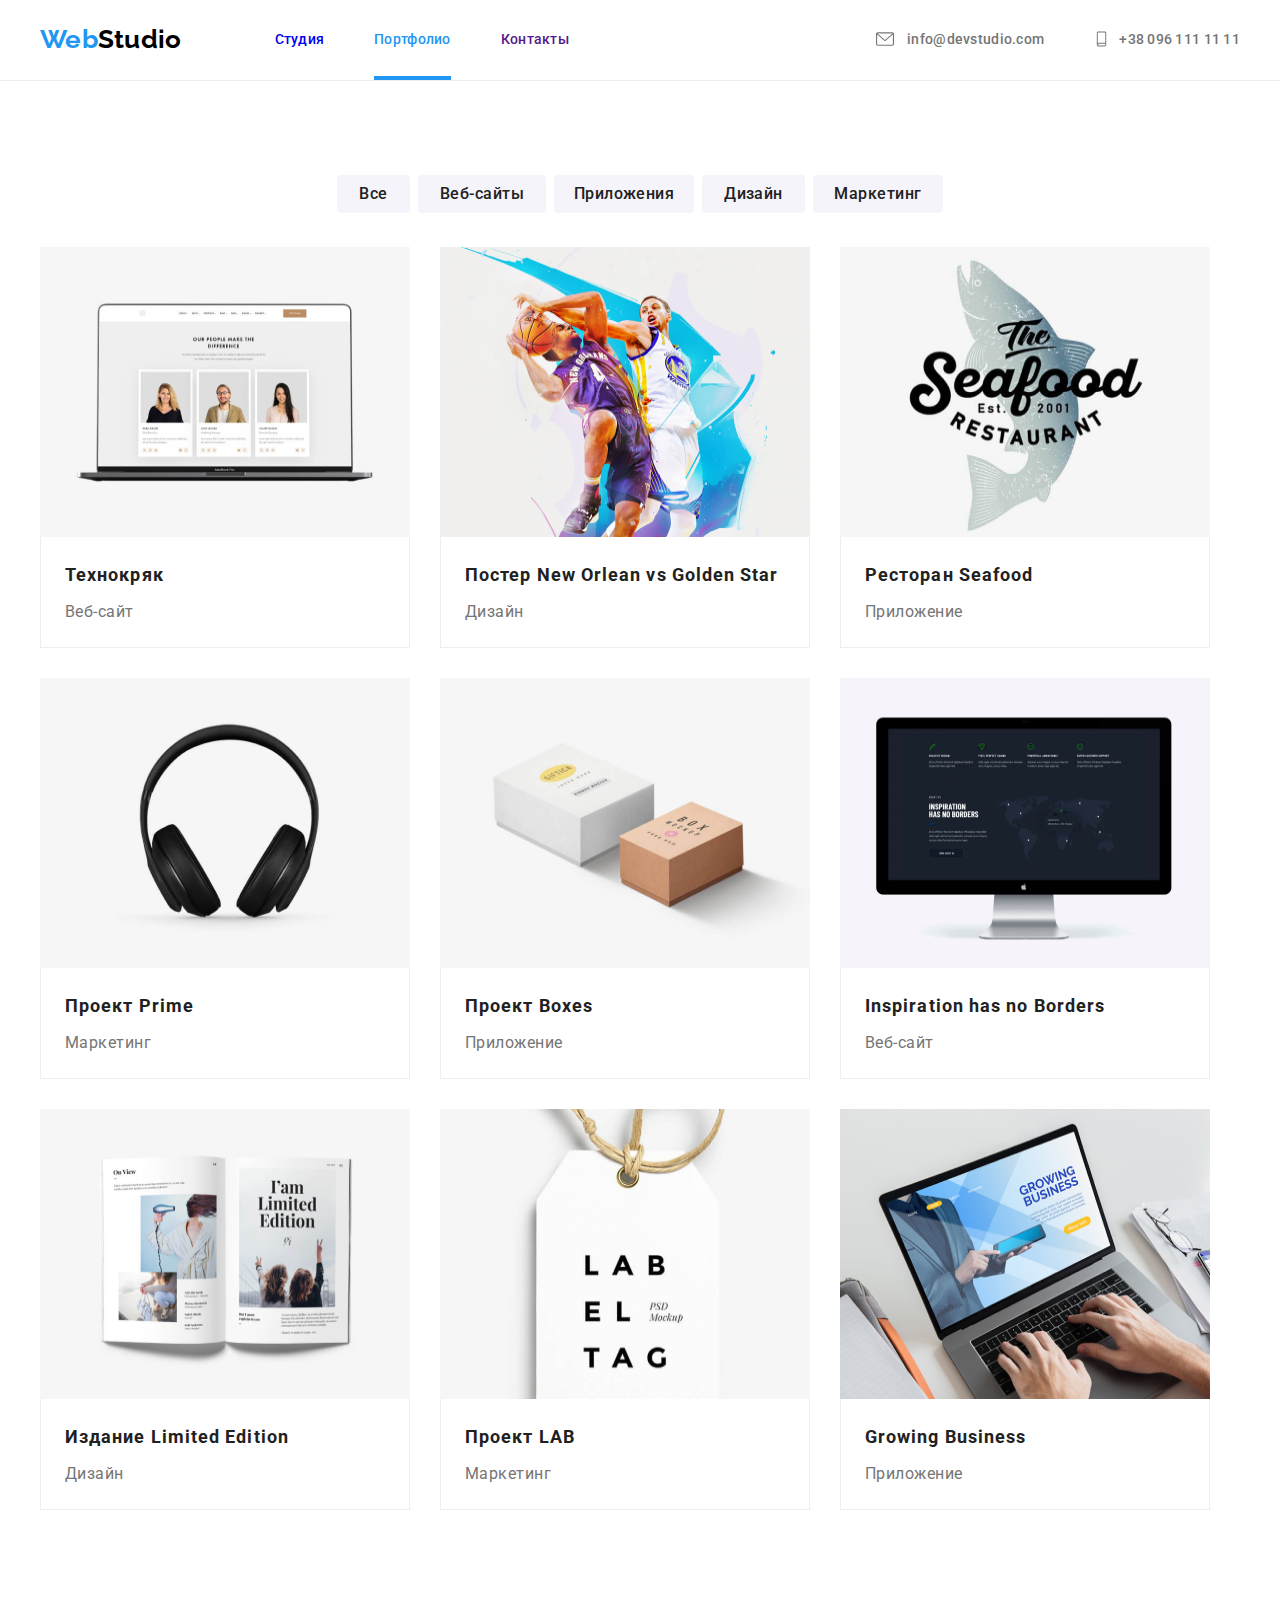
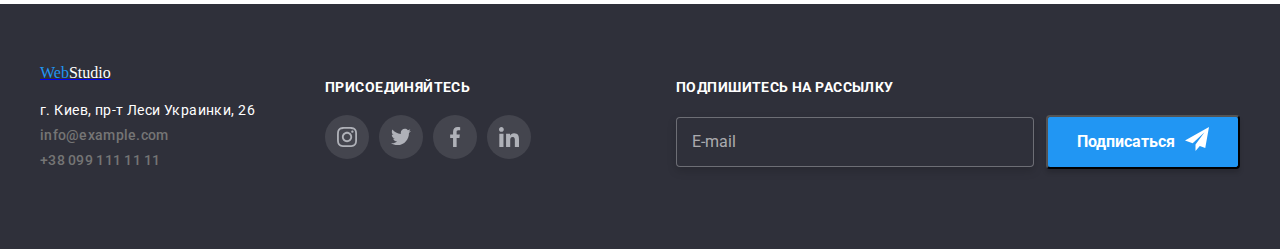
==== commit 45b51971: "формирует миксин" ====
--- a/portfolio.html
+++ b/portfolio.html
@@ -10,36 +10,33 @@
 </head>
 <body class="portfolio-body">
     <header class="header header-portfolio">
-        <div class="container ">
-                <nav class="nav">
-                    <div class="container-nav-list">
-                        <a class="logo" lang="en" href="#">
-                        <span class="logo-first">Web</span><span class="logo-second">Studio</span>
-                        </a>
-                        
-                            <ul class="nav-list">
-
+            <div class="container">
+                    <nav class="nav">
+                        <div class="container-nav">
+                            <a class="container-nav-logo animate__bounce" lang="en" href="#">
+                            <span class="logo-first">Web</span><span class="logo-second">Studio</span>
+                            </a>
+                            <ul class="container-nav-nav-list">
                                 <li class="nav-list"><a class="nav-list-studio" href="index.html">Студия</a></li>
                                 <li class="nav-list"><a class="nav-list-portfolio current-portfolio" href="portfolio.html">Портфолио</a></li>
-                                <li class="nav-list"><a class="nav-list-contacts" href="">Контакты</a></li>
-                                
+                                <li class="nav-list"><a class="nav-list-contacts" href="">Контакты</a></li>                               
                             </ul>
-                    </div>
-                </nav>
-                <ul class="container-contacts">
-                    <li class="contacts-envelope contacts">
-                         
-                        <a class="mail" href="mailto:info@devstudio.com"><svg class="icon-envelope">
-                            <use href="./symbol-defs.svg#icon-envelope"></use></svg>info@devstudio.com</a>
-                    </li>
-                    <li class="contacts-smartphone contacts">
-                        
-                        <a class="tel" href="tel:+380961111111"><svg class="icon-smartphone">
-                            <use  href="./symbol-defs.svg#icon-smartphone-1"></use></svg>+38 096 111 11 11</a>
-                    </li>
-                </ul>                  
-        </div>                    
-    </header>
+                        </div>
+                    </nav>
+                    <ul class="container-contacts">
+                        <li class="contacts-envelope contacts">
+                             
+                            <a class="mail" href="mailto:info@devstudio.com"><svg class="icon-envelope">
+                                <use  href="./symbol-defs.svg#icon-envelope"></use></svg>info@devstudio.com</a>
+                        </li>
+                        <li class="contacts-smartphone contacts">
+                            
+                            <a class="tel " href="tel:+380961111111"><svg class="icon-smartphone">
+                                <use  href="./symbol-defs.svg#icon-smartphone-1"></use></svg>+38 096 111 11 11</a>
+                        </li>
+                    </ul>                  
+            </div>                    
+        </header>
     <main>
         
             <section class="btn-list container">
--- a/css/portfolio.min.css
+++ b/css/portfolio.min.css
@@ -1,2 +1,2 @@
-h1,h2,h3,h4,h5,h6{margin:0}ul,ol{margin:0;padding:0}p{margin:0}body{margin:0}.logo{font-family:Raleway,sans-serif;font-weight:700;font-size:26px;line-height:1.192;text-decoration:none;-webkit-animation-duration:1000ms;animation-duration:1000ms}.logo-first{color:#2196F3}.logo-second{color:#000000}.header{padding-bottom:25px;padding-top:24px}.header .logo{margin-right:93px}.nav-list:not(:first-child){margin-left:50px}.mail .icon-envelope{width:24px;height:18px;margin-right:10px;fill:#757575}.mail{display:-webkit-box;display:-ms-flexbox;display:flex;-webkit-box-align:center;-ms-flex-align:center;align-items:center;-webkit-transition:250ms cubic-bezier(0.4, 0, 0.2, 1);transition:250ms cubic-bezier(0.4, 0, 0.2, 1)}.tel{display:-webkit-box;display:-ms-flexbox;display:flex;-webkit-box-align:center;-ms-flex-align:center;align-items:center;-webkit-transition:250ms cubic-bezier(0.4, 0, 0.2, 1);transition:250ms cubic-bezier(0.4, 0, 0.2, 1)}.nav-list-studio,.nav-list-portfolio,.nav-list-contacts{-webkit-transition:250ms cubic-bezier(0.4, 0, 0.2, 1);transition:250ms cubic-bezier(0.4, 0, 0.2, 1)}.tel .icon-smartphone{width:15px;height:24px;margin-right:10px;fill:#757575}.current-studio{color:#2196F3}.current-studio::after{content:'';width:100%;display:block;height:4px;background-color:#2196F3;position:absolute;top:44px}.current-portfolio{color:#2196F3}.current-portfolio::after{content:'';width:100%;display:block;height:4px;background-color:#2196F3;position:absolute;top:45px}.contacts-smartphone{margin-left:50px;display:-webkit-box;display:-ms-flexbox;display:flex;-webkit-box-align:center;-ms-flex-align:center;align-items:center}.contacts-envelope{display:-webkit-box;display:-ms-flexbox;display:flex;-webkit-box-align:center;-ms-flex-align:center;align-items:center}.icon-envelope:hover,.icon-envelope:focus,.icon-smartphone:hover,.icon-smartphone:focus{fill:#2196F3}.mail:focus .icon-envelope,.mail:hover .icon-envelope,.tel:hover .icon-smartphone,.tel:focus .icon-smartphone{fill:#2196F3}.container{width:1200px;padding:0 15px;margin:0 auto}.header>.container{display:-webkit-box;display:-ms-flexbox;display:flex;-webkit-box-align:center;-ms-flex-align:center;align-items:center;-webkit-box-pack:justify;-ms-flex-pack:justify;justify-content:space-between}.container-nav-list{display:-webkit-box;display:-ms-flexbox;display:flex;-webkit-box-align:center;-ms-flex-align:center;align-items:center}.nav-list{display:-webkit-box;display:-ms-flexbox;display:flex;-webkit-box-align:center;-ms-flex-align:center;align-items:center}.container-contacts{display:-webkit-box;display:-ms-flexbox;display:flex;-webkit-box-align:center;-ms-flex-align:center;align-items:center}.nav{font-family:Roboto,sans-serif;font-style:normal;font-weight:500;font-size:14px;line-height:1.143;letter-spacing:0.02em}.nav-list{color:#212121;position:relative}.nav-list,.contacts,.advantages-list,.we_made_job-list,.our-team-list,.btn-list,.examples-list{list-style:none}.nav-list-studio,.nav-list-portfolio,.nav-list-contacts{text-decoration:none}.nav-list-studio:hover,.nav-list-studio:focus,.nav-list-portfolio:hover,.nav-list-portfolio:focus,.nav-list-contacts:hover,.nav-list-contacts:focus{color:#2196F3}.mail,.tel{text-decoration:none;color:#757575;font-style:normal;font-family:Roboto,sans-serif;font-style:normal;font-weight:500;font-size:14px;line-height:1.143;letter-spacing:0.02em}.mail:hover,.mail:focus,.tel:hover,.tel:focus{color:#2196F3}.name{padding-top:30px}.position{margin-top:10px}.our_team-item-title{font-family:Roboto,sans-serif;font-style:normal;font-weight:500;font-size:16px;line-height:1.188;text-align:center;letter-spacing:0.03em;color:#212121}.our_team-item-position{font-family:Roboto,sans-serif;font-style:normal;font-weight:normal;font-size:16px;line-height:1.188;text-align:center;letter-spacing:0.03em;color:#757575;margin-bottom:16px}.card-item-studio{border-radius:0 0 4px 4px;-webkit-box-shadow:0px 1px 3px rgba(0,0,0,0.12),0px 1px 1px rgba(0,0,0,0.14),0px 2px 1px rgba(0,0,0,0.2);box-shadow:0px 1px 3px rgba(0,0,0,0.12),0px 1px 1px rgba(0,0,0,0.14),0px 2px 1px rgba(0,0,0,0.2);background-color:#FFFFFF}.our_team{padding-top:94px;padding-bottom:94px;background-color:#F5F4FA}.our-team-list{display:-webkit-box;display:-ms-flexbox;display:flex;-webkit-box-pack:justify;-ms-flex-pack:justify;justify-content:space-between;margin-top:50px;padding-bottom:30px}.our-team-list:not(:last-child){margin-right:30px}.our_team{background-color:#F5F4FA}.social-list{list-style-type:none}.social-list-item{display:-webkit-box;display:-ms-flexbox;display:flex}.social-link{display:-webkit-box;display:-ms-flexbox;display:flex;-webkit-box-pack:center;-ms-flex-pack:center;justify-content:center;-webkit-box-align:center;-ms-flex-align:center;align-items:center;width:44px;height:44px;border-radius:50%;-webkit-transition:250ms cubic-bezier(0.4, 0, 0.2, 1);transition:250ms cubic-bezier(0.4, 0, 0.2, 1)}.container-social-list{display:-webkit-box;display:-ms-flexbox;display:flex;-webkit-box-pack:justify;-ms-flex-pack:justify;justify-content:space-between;padding-bottom:30px;padding-right:32px;padding-left:32px}.social-icon{display:inline-block;margin-left:auto;margin-right:auto;margin-top:auto;margin-bottom:auto;width:20px;height:20px;fill:#AFB1B8}.social-link:hover,.social-link:focus{background-color:#2196F3}.social-link:hover .social-icon,.social-link:focus .social-icon{fill:#FFFFFF}.footer{background-color:#2F303A;padding-top:60px;padding-bottom:60px}.join{font-family:Roboto;font-style:normal;font-weight:bold;font-size:14px;line-height:1.143;letter-spacing:0.03em;text-transform:uppercase;color:#FFFFFF;margin-bottom:20px}.footer-all{display:-webkit-box;display:-ms-flexbox;display:flex;-webkit-box-pack:justify;-ms-flex-pack:justify;justify-content:space-between}.footer-form-title{font-family:Roboto,sans-serif;font-style:normal;font-weight:bold;font-size:14px;line-height:1.143;letter-spacing:0.03em;text-transform:uppercase;margin-bottom:20px;color:#FFFFFF}.form-shape{position:relative;display:-webkit-box;display:-ms-flexbox;display:flex;-webkit-box-align:center;-ms-flex-align:center;align-items:center}.footer-form{margin-left:70px;padding-top:15px}.footer-content{display:-webkit-box;display:-ms-flexbox;display:flex;-webkit-box-align:start;-ms-flex-align:start;align-items:flex-start}.footer-btn-title{font-family:Roboto,sans-serif;font-style:normal;font-weight:bold;font-size:16px;line-height:1.875;color:#FFFFFF}.footer-form-btn{background-color:#2196F3;-webkit-box-shadow:0px 4px 4px rgba(0,0,0,0.15);box-shadow:0px 4px 4px rgba(0,0,0,0.15);border-radius:4px;display:-webkit-box;display:-ms-flexbox;display:flex;margin-left:12px;padding:10px 29px}.footer-input-mail{border:1px solid rgba(255,255,255,0.3);-webkit-box-sizing:border-box;box-sizing:border-box;-webkit-filter:drop-shadow(0px 4px 4px rgba(0,0,0,0.15));filter:drop-shadow(0px 4px 4px rgba(0,0,0,0.15));border-radius:4px;width:358px;height:50px;background-color:#2F303A;padding-left:75px;color:#ffffff}.footer-form-name{font-family:Roboto,sans-serif;font-style:normal;font-weight:normal;font-size:16px;line-height:1.25;color:rgba(255,255,255,0.6);position:absolute;top:50%;-webkit-transform:translateY(-50%);transform:translateY(-50%);left:16px}.footer-form-icon{width:24px;height:24px;margin-left:10px}.logo-foot{color:#ffffff}.social-link-footer{background:rgba(255,255,255,0.1)}.social-list-footer:not(:last-child){margin-right:10px}.container-logo{margin-bottom:20px}.container-address{text-align:left}.container-join{margin-left:70px;padding-top:15px}.container-join .container-social-list{padding-left:0}.adress-sity{font-family:Roboto,sans-serif;font-style:normal;font-weight:normal;font-size:14px;line-height:24px1 0.714;letter-spacing:0.03em;color:#FFFFFF;margin-bottom:9px}.mail-footer{display:block;margin-bottom:9px}.portfolio-body{margin:0}.container-btn-list{display:-webkit-box;display:-ms-flexbox;display:flex;-webkit-box-pack:center;-ms-flex-pack:center;justify-content:center;padding-bottom:34px;padding-top:94px}.header-portfolio{border-bottom:1px solid #ECECEC}.card{padding:20px;padding-top:20px;padding-bottom:20px;padding-left:24px;padding-right:24px;border-bottom:1px solid #eeeeee;border-left:1px solid #eeeeee;border-right:1px solid #eeeeee}.btn-item{display:block;height:38px;background-color:#F5F4FA;border-radius:4px;border-color:transparent;-webkit-transition:250ms cubic-bezier(0.4, 0, 0.2, 1);transition:250ms cubic-bezier(0.4, 0, 0.2, 1);font-family:Roboto,sans-serif;font-style:normal;font-weight:500;font-size:16px;line-height:1.625;text-align:center;letter-spacing:0.03em;color:#212121}.btn-first{width:73px}.btn-second{width:128px}.btn-third{width:140px}.btn-fourth{width:103px}.btn-fifth{width:130px}.btn-list{font-family:Roboto,sans-serif;font-style:normal;font-weight:500;font-size:16px;line-height:1.625;text-align:center;letter-spacing:0.03em;color:#212121}.btn-sheet:not(:last-child){margin-right:8px}.examples-item-picture{display:block}.container-examples-list{display:-webkit-box;display:-ms-flexbox;display:flex;-ms-flex-wrap:wrap;flex-wrap:wrap;padding-bottom:94px}.examples-item:not(:nth-child(3n+1)){margin-left:30px}.examples-item{-ms-flex-preferred-size:CALC(-56.66667%);flex-basis:CALC(-56.66667%)}.examples-item:not(:nth-child(n+7)){margin-bottom:30px}.examples-link{display:block}.examples-link:focus,.examples-link:hover{-webkit-box-shadow:0px 4px 4px rgba(0,0,0,0.2);box-shadow:0px 4px 4px rgba(0,0,0,0.2)}.examples-foto{position:relative;overflow:hidden}.examples-text{position:absolute;top:0;left:0;width:100%;height:100%;padding-left:24px;padding-right:24px;padding-top:63px;padding-bottom:63px;font-family:Roboto,sans-serif;font-style:normal;font-weight:normal;font-size:18px;line-height:1.556;letter-spacing:0.03em;color:#FFFFFF;background-color:rgba(33,150,243,0.9);-webkit-transition:-webkit-transform 250ms cubic-bezier(0.4, 0, 0.2, 1);transition:-webkit-transform 250ms cubic-bezier(0.4, 0, 0.2, 1);transition:transform 250ms cubic-bezier(0.4, 0, 0.2, 1);transition:transform 250ms cubic-bezier(0.4, 0, 0.2, 1), -webkit-transform 250ms cubic-bezier(0.4, 0, 0.2, 1);-webkit-transform:translateY(100%);transform:translateY(100%)}.examples-link:hover .examples-text,.examples-link:focus .examples-text{-webkit-transform:translateY(0);transform:translateY(0)}.examples-title{font-family:Roboto,sans-serif;font-style:normal;font-weight:bold;font-size:18px;line-height:2;letter-spacing:0.06em;color:#212121;padding-bottom:4px}.example-description{font-family:Roboto,sans-serif;font-style:normal;font-weight:normal;font-size:16px;line-height:1.875;letter-spacing:0.03em;color:#757575}.padding{padding-bottom:94px}.examples-link{text-decoration:none}.btn-item:hover,.btn-item:focus{background-color:#2196F3;color:#ffffff;-webkit-box-shadow:0px 4px 4px rgba(0,0,0,0.2);box-shadow:0px 4px 4px rgba(0,0,0,0.2)}
+h1,h2,h3,h4,h5,h6{margin:0}ul,ol{margin:0;padding:0}p{margin:0}body{margin:0}.container-nav{display:-webkit-box;display:-ms-flexbox;display:flex;-webkit-box-align:center;-ms-flex-align:center;align-items:center}.container-nav-nav-list{display:-webkit-box;display:-ms-flexbox;display:flex;-webkit-box-align:center;-ms-flex-align:center;align-items:center;color:#212121;position:relative}.container-nav-logo{font-family:Raleway,sans-serif;font-weight:700;font-size:26px;line-height:1.192;text-decoration:none;-webkit-animation-duration:1000ms;animation-duration:1000ms}.logo-first{color:#2196F3}.logo-second{color:#000000}.nav-list{position:relative}.header{padding-bottom:25px;padding-top:24px}.header .container-nav-logo{margin-right:93px}.nav-list:not(:first-child){margin-left:50px}.nav-list-studio,.nav-list-portfolio,.nav-list-contacts{-webkit-transition:250ms cubic-bezier(0.4, 0, 0.2, 1);transition:250ms cubic-bezier(0.4, 0, 0.2, 1);display:block}.mail .icon-envelope{width:24px;height:18px;margin-right:10px;fill:#757575}.mail{display:-webkit-box;display:-ms-flexbox;display:flex;-webkit-box-align:center;-ms-flex-align:center;align-items:center;-webkit-transition:250ms cubic-bezier(0.4, 0, 0.2, 1);transition:250ms cubic-bezier(0.4, 0, 0.2, 1)}.tel{display:-webkit-box;display:-ms-flexbox;display:flex;-webkit-box-align:center;-ms-flex-align:center;align-items:center;-webkit-transition:250ms cubic-bezier(0.4, 0, 0.2, 1);transition:250ms cubic-bezier(0.4, 0, 0.2, 1)}.tel .icon-smartphone{width:15px;height:24px;margin-right:10px;fill:#757575}.current-studio{color:#2196F3}.current-studio::after{content:'';display:block;width:100%;height:4px;background-color:#2196F3;position:absolute;top:44px}.current-portfolio{color:#2196F3}.current-portfolio::after{content:'';width:100%;display:block;height:4px;background-color:#2196F3;position:absolute;top:45px}.contacts-smartphone{margin-left:50px;display:-webkit-box;display:-ms-flexbox;display:flex;-webkit-box-align:center;-ms-flex-align:center;align-items:center}.contacts-envelope{display:-webkit-box;display:-ms-flexbox;display:flex;-webkit-box-align:center;-ms-flex-align:center;align-items:center}.icon-envelope:hover,.icon-envelope:focus,.icon-smartphone:hover,.icon-smartphone:focus{fill:#2196F3}.mail:focus .icon-envelope,.mail:hover .icon-envelope,.tel:hover .icon-smartphone,.tel:focus .icon-smartphone{fill:#2196F3}.container{width:1200px;padding:0 15px;margin:0 auto}.header>.container{display:-webkit-box;display:-ms-flexbox;display:flex;-webkit-box-align:center;-ms-flex-align:center;align-items:center;-webkit-box-pack:justify;-ms-flex-pack:justify;justify-content:space-between}.container-contacts{display:-webkit-box;display:-ms-flexbox;display:flex;-webkit-box-align:center;-ms-flex-align:center;align-items:center}.nav{font-family:Roboto,sans-serif;font-style:normal;font-weight:500;font-size:14px;line-height:1.143;letter-spacing:0.02em}.nav-list,.contacts,.advantages-list,.we_made_job-list,.our-team-list,.btn-list,.examples-list{list-style:none}.nav-list-studio,.nav-list-portfolio,.nav-list-contacts{text-decoration:none}.nav-list-studio:hover,.nav-list-studio:focus,.nav-list-portfolio:hover,.nav-list-portfolio:focus,.nav-list-contacts:hover,.nav-list-contacts:focus{color:#2196F3}.mail,.tel{text-decoration:none;color:#757575;font-style:normal;font-family:Roboto,sans-serif;font-style:normal;font-weight:500;font-size:14px;line-height:1.143;letter-spacing:0.02em}.mail:hover,.mail:focus,.tel:hover,.tel:focus{color:#2196F3}.name{padding-top:30px}.position{margin-top:10px}.our_team-item-title{font-family:Roboto,sans-serif;font-style:normal;font-weight:500;font-size:16px;line-height:1.188;text-align:center;letter-spacing:0.03em;color:#212121}.our_team-item-position{font-family:Roboto,sans-serif;font-style:normal;font-weight:normal;font-size:16px;line-height:1.188;text-align:center;letter-spacing:0.03em;color:#757575;margin-bottom:16px}.card-item-studio{border-radius:0 0 4px 4px;-webkit-box-shadow:0px 1px 3px rgba(0,0,0,0.12),0px 1px 1px rgba(0,0,0,0.14),0px 2px 1px rgba(0,0,0,0.2);box-shadow:0px 1px 3px rgba(0,0,0,0.12),0px 1px 1px rgba(0,0,0,0.14),0px 2px 1px rgba(0,0,0,0.2);background-color:#FFFFFF}.our_team{padding-top:94px;padding-bottom:94px;background-color:#F5F4FA}.our-team-list{display:-webkit-box;display:-ms-flexbox;display:flex;-webkit-box-pack:justify;-ms-flex-pack:justify;justify-content:space-between;margin-top:50px;padding-bottom:30px}.our-team-list:not(:last-child){margin-right:30px}.our_team{background-color:#F5F4FA}.social-list{list-style-type:none}.social-list-item{display:-webkit-box;display:-ms-flexbox;display:flex}.social-link{display:-webkit-box;display:-ms-flexbox;display:flex;-webkit-box-pack:center;-ms-flex-pack:center;justify-content:center;-webkit-box-align:center;-ms-flex-align:center;align-items:center;width:44px;height:44px;border-radius:50%;-webkit-transition:250ms cubic-bezier(0.4, 0, 0.2, 1);transition:250ms cubic-bezier(0.4, 0, 0.2, 1)}.container-social-list{display:-webkit-box;display:-ms-flexbox;display:flex;-webkit-box-pack:justify;-ms-flex-pack:justify;justify-content:space-between;padding-bottom:30px;padding-right:32px;padding-left:32px}.social-icon{display:inline-block;margin-left:auto;margin-right:auto;margin-top:auto;margin-bottom:auto;width:20px;height:20px;fill:#AFB1B8}.social-link:hover,.social-link:focus{background-color:#2196F3}.social-link:hover .social-icon,.social-link:focus .social-icon{fill:#FFFFFF}.footer{background-color:#2F303A;padding-top:60px;padding-bottom:60px}.join{font-family:Roboto;font-style:normal;font-weight:bold;font-size:14px;line-height:1.143;letter-spacing:0.03em;text-transform:uppercase;color:#FFFFFF;margin-bottom:20px}.footer-all{display:-webkit-box;display:-ms-flexbox;display:flex;-webkit-box-pack:justify;-ms-flex-pack:justify;justify-content:space-between}.footer-form-title{font-family:Roboto,sans-serif;font-style:normal;font-weight:bold;font-size:14px;line-height:1.143;letter-spacing:0.03em;text-transform:uppercase;margin-bottom:20px;color:#FFFFFF}.form-shape{position:relative;display:-webkit-box;display:-ms-flexbox;display:flex;-webkit-box-align:center;-ms-flex-align:center;align-items:center}.footer-form{margin-left:70px;padding-top:15px}.footer-content{display:-webkit-box;display:-ms-flexbox;display:flex;-webkit-box-align:start;-ms-flex-align:start;align-items:flex-start}.footer-btn-title{font-family:Roboto,sans-serif;font-style:normal;font-weight:bold;font-size:16px;line-height:1.875;color:#FFFFFF}.footer-form-btn{background-color:#2196F3;-webkit-box-shadow:0px 4px 4px rgba(0,0,0,0.15);box-shadow:0px 4px 4px rgba(0,0,0,0.15);border-radius:4px;display:-webkit-box;display:-ms-flexbox;display:flex;margin-left:12px;padding:10px 29px}.footer-input-mail{border:1px solid rgba(255,255,255,0.3);-webkit-box-sizing:border-box;box-sizing:border-box;-webkit-filter:drop-shadow(0px 4px 4px rgba(0,0,0,0.15));filter:drop-shadow(0px 4px 4px rgba(0,0,0,0.15));border-radius:4px;width:358px;height:50px;background-color:#2F303A;padding-left:75px;color:#ffffff}.footer-form-name{font-family:Roboto,sans-serif;font-style:normal;font-weight:normal;font-size:16px;line-height:1.25;color:rgba(255,255,255,0.6);position:absolute;top:50%;-webkit-transform:translateY(-50%);transform:translateY(-50%);left:16px}.footer-form-icon{width:24px;height:24px;margin-left:10px}.logo-foot{color:#ffffff}.social-link-footer{background:rgba(255,255,255,0.1)}.social-list-footer:not(:last-child){margin-right:10px}.container-logo{margin-bottom:20px}.container-address{text-align:left}.container-join{margin-left:70px;padding-top:15px}.container-join .container-social-list{padding-left:0}.adress-sity{font-family:Roboto,sans-serif;font-style:normal;font-weight:normal;font-size:14px;line-height:24px1 0.714;letter-spacing:0.03em;color:#FFFFFF;margin-bottom:9px}.mail-footer{display:block;margin-bottom:9px}.portfolio-body{margin:0}.container-btn-list{display:-webkit-box;display:-ms-flexbox;display:flex;-webkit-box-pack:center;-ms-flex-pack:center;justify-content:center;padding-bottom:34px;padding-top:94px}.header-portfolio{border-bottom:1px solid #ECECEC}.card{padding:20px;padding-top:20px;padding-bottom:20px;padding-left:24px;padding-right:24px;border-bottom:1px solid #eeeeee;border-left:1px solid #eeeeee;border-right:1px solid #eeeeee}.btn-item{display:block;height:38px;background-color:#F5F4FA;border-radius:4px;border-color:transparent;-webkit-transition:250ms cubic-bezier(0.4, 0, 0.2, 1);transition:250ms cubic-bezier(0.4, 0, 0.2, 1);font-family:Roboto,sans-serif;font-style:normal;font-weight:500;font-size:16px;line-height:1.625;text-align:center;letter-spacing:0.03em;color:#212121}.btn-item:hover,.btn-item:focus{background-color:#2196F3;color:#ffffff;-webkit-box-shadow:0px 4px 4px rgba(0,0,0,0.2);box-shadow:0px 4px 4px rgba(0,0,0,0.2)}.btn-first{width:73px}.btn-second{width:128px}.btn-third{width:140px}.btn-fourth{width:103px}.btn-fifth{width:130px}.btn-list{font-family:Roboto,sans-serif;font-style:normal;font-weight:500;font-size:16px;line-height:1.625;text-align:center;letter-spacing:0.03em;color:#212121}.btn-sheet:not(:last-child){margin-right:8px}.examples-item-picture{display:block}.container-examples-list{display:-webkit-box;display:-ms-flexbox;display:flex;-ms-flex-wrap:wrap;flex-wrap:wrap;padding-bottom:94px}.examples-item:not(:nth-child(3n+1)){margin-left:30px}.examples-item{-ms-flex-preferred-size:CALC(-56.66667%);flex-basis:CALC(-56.66667%)}.examples-item:not(:nth-child(n+7)){margin-bottom:30px}.examples-link{display:block}.examples-link:focus,.examples-link:hover{-webkit-box-shadow:0px 4px 4px rgba(0,0,0,0.2);box-shadow:0px 4px 4px rgba(0,0,0,0.2)}.examples-foto{position:relative;overflow:hidden}.examples-text{position:absolute;top:0;left:0;width:100%;height:100%;padding-left:24px;padding-right:24px;padding-top:63px;padding-bottom:63px;font-family:Roboto,sans-serif;font-style:normal;font-weight:normal;font-size:18px;line-height:1.556;letter-spacing:0.03em;color:#FFFFFF;background-color:rgba(33,150,243,0.9);-webkit-transition:-webkit-transform 250ms cubic-bezier(0.4, 0, 0.2, 1);transition:-webkit-transform 250ms cubic-bezier(0.4, 0, 0.2, 1);transition:transform 250ms cubic-bezier(0.4, 0, 0.2, 1);transition:transform 250ms cubic-bezier(0.4, 0, 0.2, 1), -webkit-transform 250ms cubic-bezier(0.4, 0, 0.2, 1);-webkit-transform:translateY(100%);transform:translateY(100%)}.examples-link:hover .examples-text,.examples-link:focus .examples-text{-webkit-transform:translateY(0);transform:translateY(0)}.examples-title{font-family:Roboto,sans-serif;font-style:normal;font-weight:bold;font-size:18px;line-height:2;letter-spacing:0.06em;color:#212121;padding-bottom:4px}.example-description{font-family:Roboto,sans-serif;font-style:normal;font-weight:normal;font-size:16px;line-height:1.875;letter-spacing:0.03em;color:#757575}.padding{padding-bottom:94px}.examples-link{text-decoration:none}
 /*# sourceMappingURL=portfolio.min.css.map */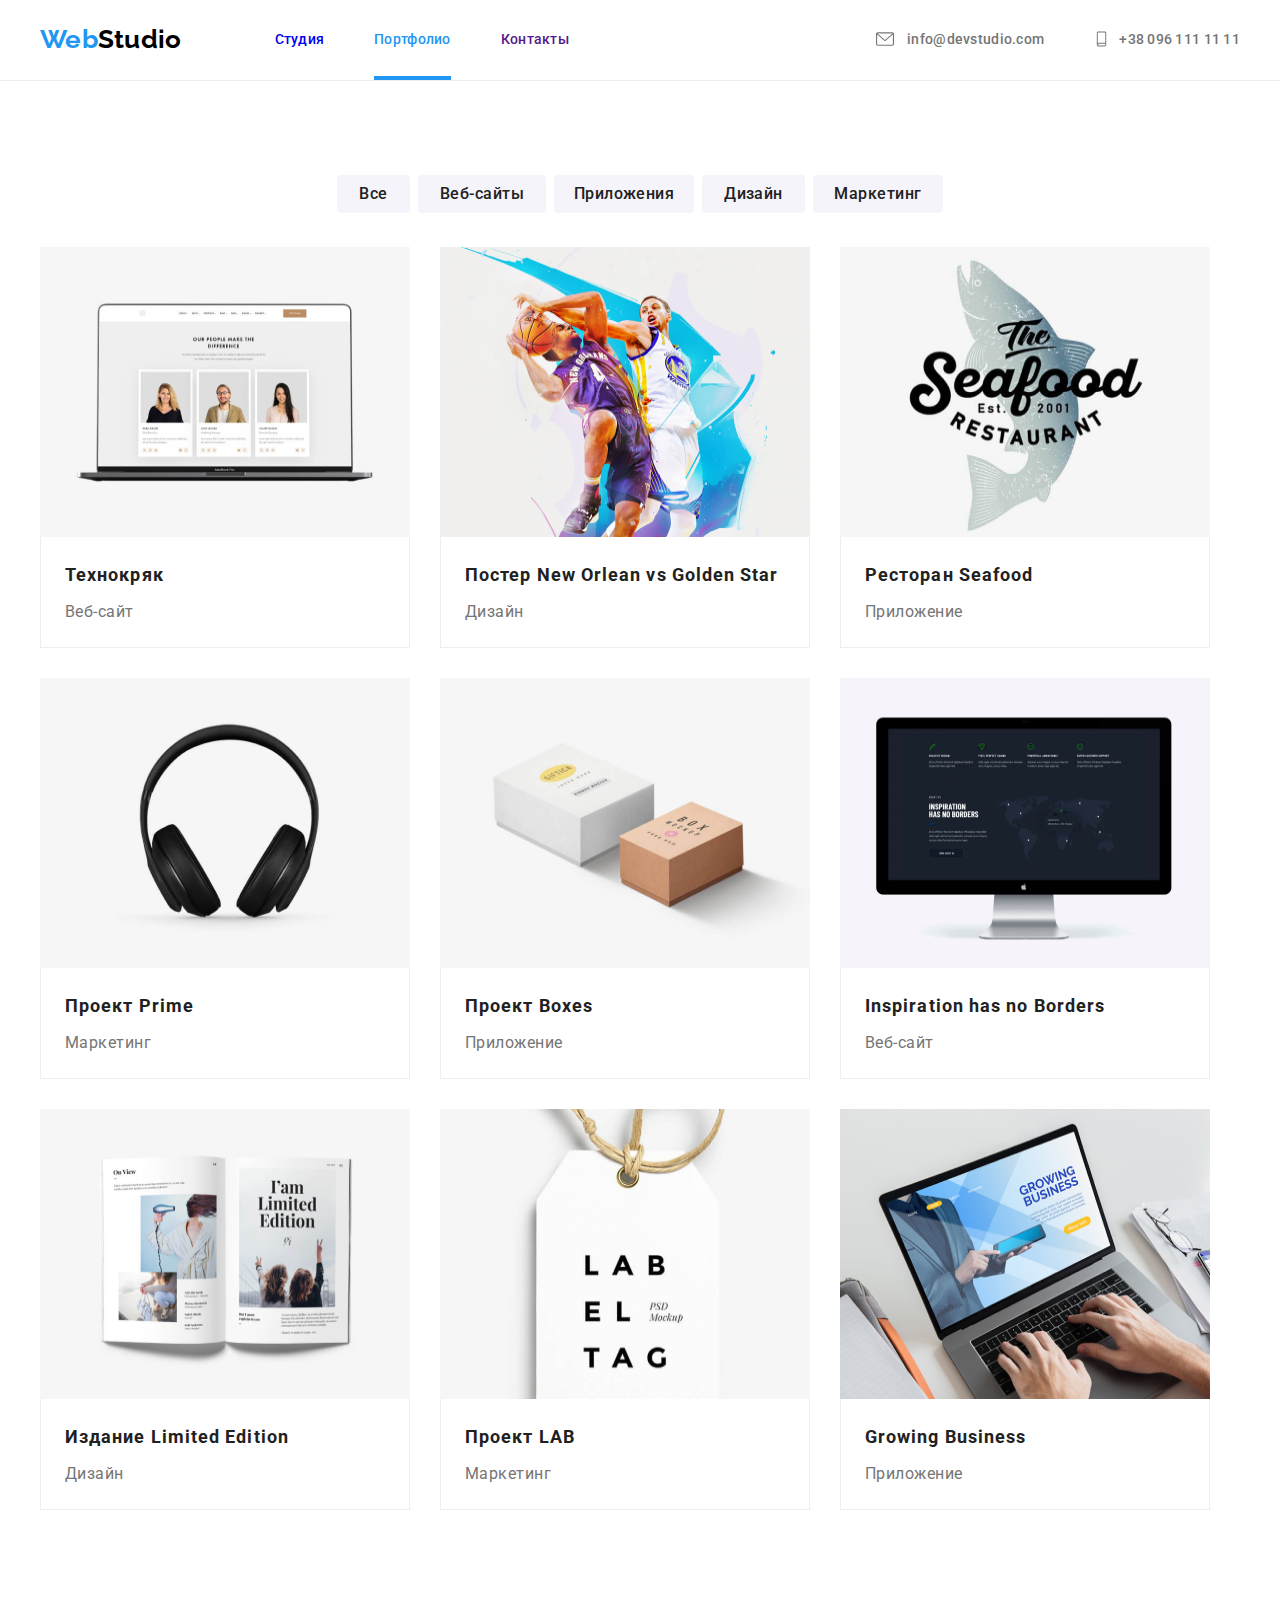
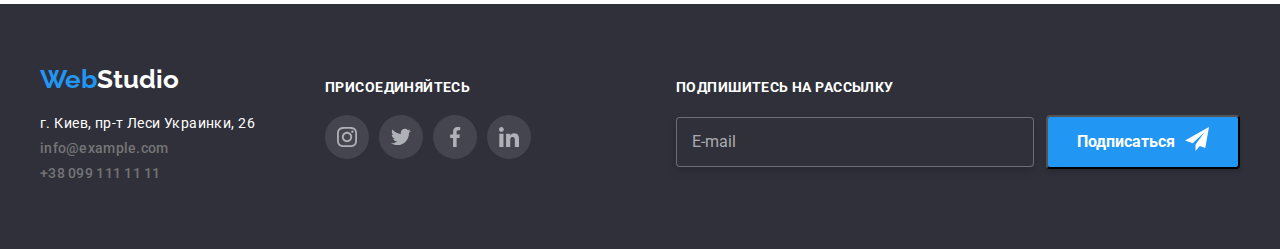
==== commit 3fc15142: "исправляет ошибки" ====
--- a/portfolio.html
+++ b/portfolio.html
@@ -163,7 +163,7 @@
             <div class="footer-content">
                 <div class="container-adress">
                     <div class="container-logo">
-                        <a class="logo" lang="en" href="#"> 
+                        <a class="container-nav-logo" lang="en" href="#"> 
                             <span class="logo-first">Web</span><span class="logo-foot">Studio</span></a> 
                     </div>
                     <address class="adress">
